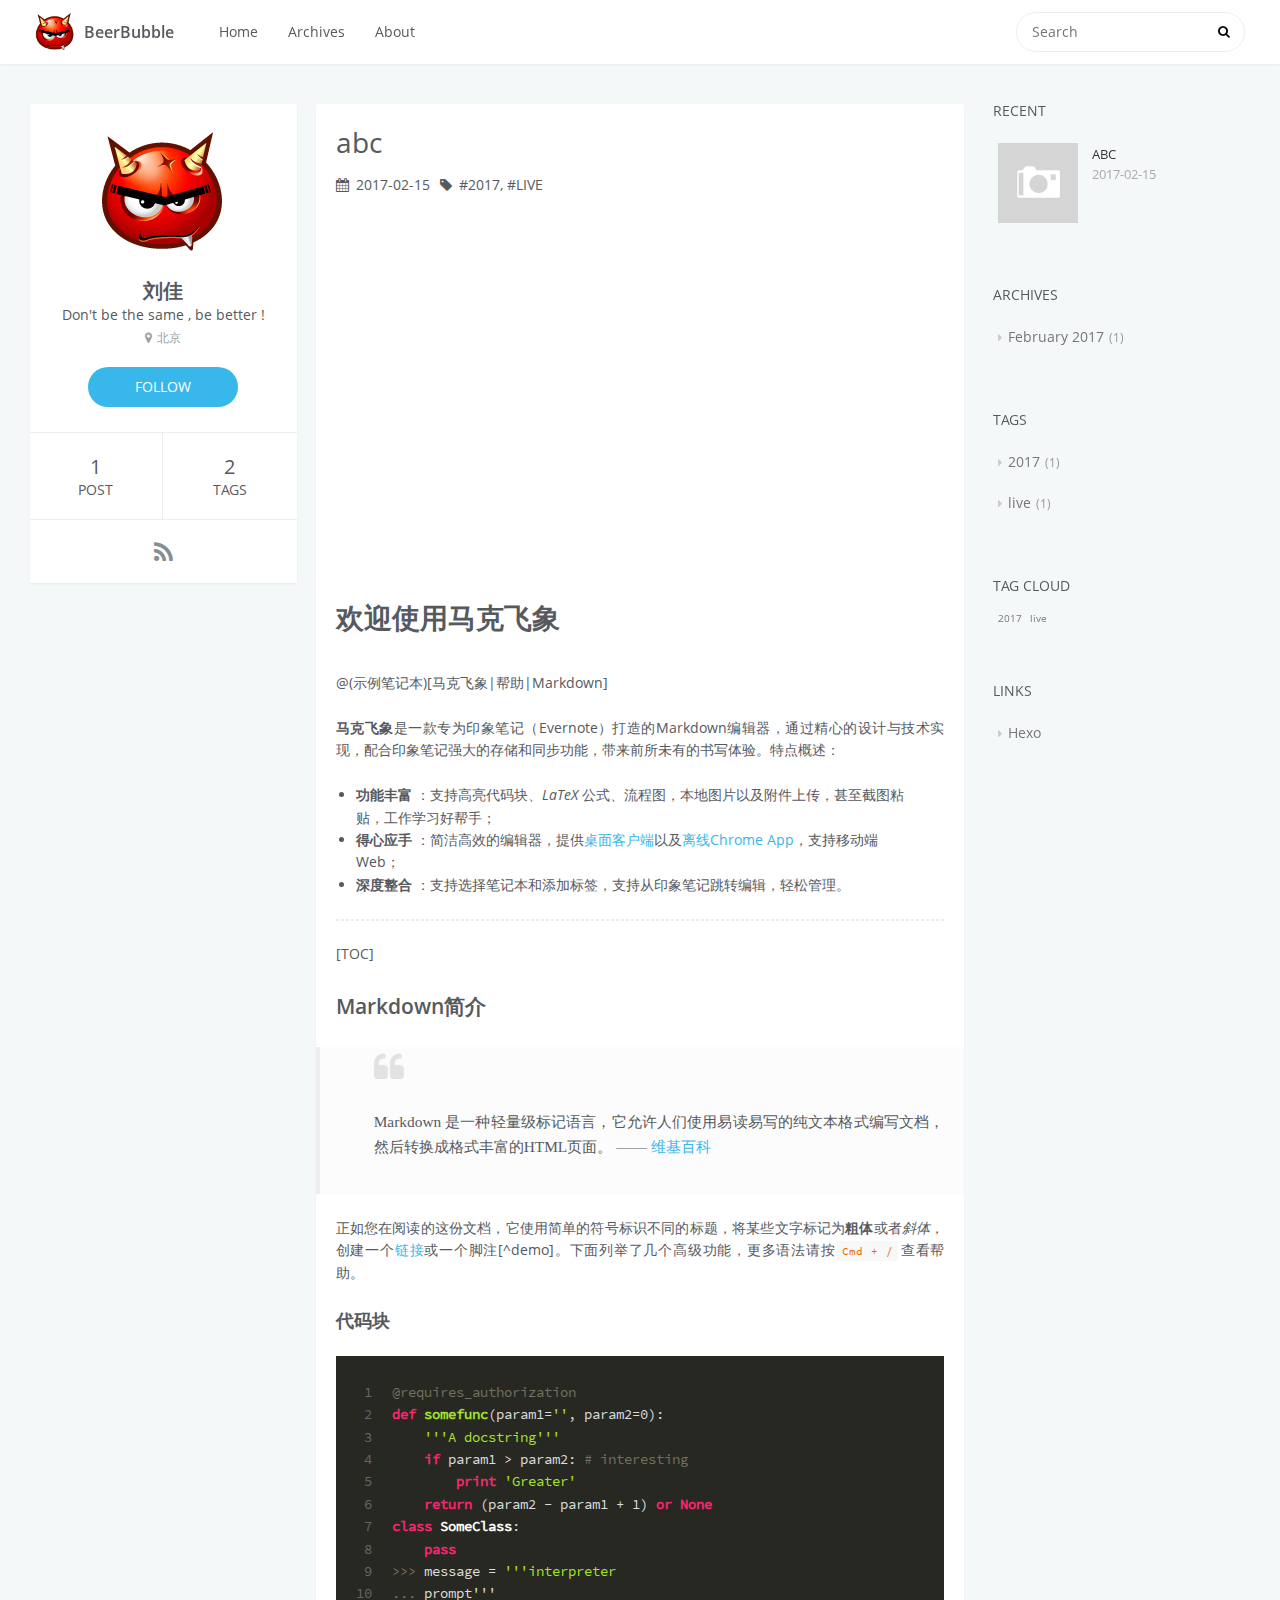
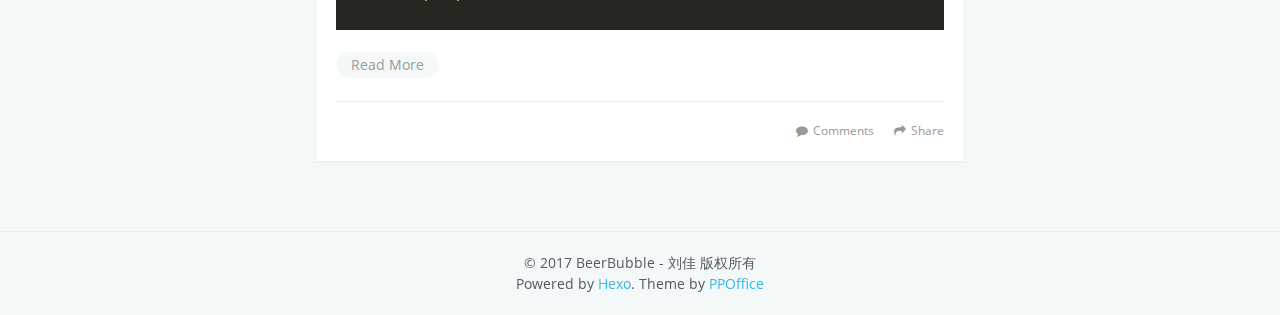
==== index.html @ 0b66bd26 "Site updated: 2017-02-16 13:41:03" ====
<!DOCTYPE html>
<html>
<head>
    <meta charset="utf-8">
    
    <title>BeerBubble</title>
    <meta name="viewport" content="width=device-width, initial-scale=1, maximum-scale=1" />
    <meta property="og:type" content="website">
<meta property="og:title" content="BeerBubble">
<meta property="og:url" content="http://blog.beerbubble.com/index.html">
<meta property="og:site_name" content="BeerBubble">
<meta name="twitter:card" content="summary">
<meta name="twitter:title" content="BeerBubble">
    

    
        <link rel="alternate" href="/atom.xml" title="BeerBubble" type="application/atom+xml" />
    

    

    <link rel="stylesheet" href="/libs/font-awesome/css/font-awesome.min.css">
    <link rel="stylesheet" href="/libs/open-sans/styles.css">
    <link rel="stylesheet" href="/libs/source-code-pro/styles.css">

    <link rel="stylesheet" href="/css/style.css">

    <script src="/libs/jquery/2.1.3/jquery.min.js"></script>
    
    
        <link rel="stylesheet" href="/libs/lightgallery/css/lightgallery.min.css">
    
    
        <link rel="stylesheet" href="/libs/justified-gallery/justifiedGallery.min.css">
    
    
    
    


</head>

<body>
    <div id="container">
        <header id="header">
    <div id="header-main" class="header-inner">
        <div class="outer">
            <a href="/" id="logo">
                <i class="logo"></i>
                <span class="site-title">BeerBubble</span>
            </a>
            <nav id="main-nav">
                
                    <a class="main-nav-link" href="/.">Home</a>
                
                    <a class="main-nav-link" href="/archives">Archives</a>
                
                    <a class="main-nav-link" href="/about">About</a>
                
            </nav>
            
                
                <nav id="sub-nav">
                    <div class="profile" id="profile-nav">
                        <a id="profile-anchor" href="javascript:;">
                            <img class="avatar" src="/css/images/hell-boy-icon.png" />
                            <i class="fa fa-caret-down"></i>
                        </a>
                    </div>
                </nav>
            
            <div id="search-form-wrap">

    <form class="search-form">
        <input type="text" class="ins-search-input search-form-input" placeholder="Search" />
        <button type="submit" class="search-form-submit"></button>
    </form>
    <div class="ins-search">
    <div class="ins-search-mask"></div>
    <div class="ins-search-container">
        <div class="ins-input-wrapper">
            <input type="text" class="ins-search-input" placeholder="Type something..." />
            <span class="ins-close ins-selectable"><i class="fa fa-times-circle"></i></span>
        </div>
        <div class="ins-section-wrapper">
            <div class="ins-section-container"></div>
        </div>
    </div>
</div>
<script>
(function (window) {
    var INSIGHT_CONFIG = {
        TRANSLATION: {
            POSTS: 'Posts',
            PAGES: 'Pages',
            CATEGORIES: 'Categories',
            TAGS: 'Tags',
            UNTITLED: '(Untitled)',
        },
        ROOT_URL: '/',
        CONTENT_URL: '/content.json',
    };
    window.INSIGHT_CONFIG = INSIGHT_CONFIG;
})(window);
</script>
<script src="/js/insight.js"></script>

</div>
        </div>
    </div>
    <div id="main-nav-mobile" class="header-sub header-inner">
        <table class="menu outer">
            <tr>
                
                    <td><a class="main-nav-link" href="/.">Home</a></td>
                
                    <td><a class="main-nav-link" href="/archives">Archives</a></td>
                
                    <td><a class="main-nav-link" href="/about">About</a></td>
                
                <td>
                    
    <div class="search-form">
        <input type="text" class="ins-search-input search-form-input" placeholder="Search" />
    </div>

                </td>
            </tr>
        </table>
    </div>
</header>

        <div class="outer">
            
                

<aside id="profile">
    <div class="inner profile-inner">
        <div class="base-info profile-block">
            <img id="avatar" src="/css/images/hell-boy-icon.png" />
            <h2 id="name">刘佳</h2>
            <h3 id="title">Don&#39;t be the same , be better !</h3>
            <span id="location"><i class="fa fa-map-marker"></i>北京</span>
            <a id="follow" target="_blank" href="https://github.com/beerbubble/">FOLLOW</a>
        </div>
        <div class="article-info profile-block">
            <div class="article-info-block">
                1
                <span>post</span>
            </div>
            <div class="article-info-block">
                2
                <span>tags</span>
            </div>
        </div>
        
        <div class="profile-block social-links">
            <table>
                <tr>
                    
                    
                    <td>
                        <a href="/atom.xml" target="_blank" title="rss" class=tooltip>
                            <i class="fa fa-rss"></i>
                        </a>
                    </td>
                    
                </tr>
            </table>
        </div>
        
    </div>
</aside>

            
            <section id="main">
    <article id="post-abc" class="article article-type-post" itemscope itemprop="blogPost">
    <div class="article-inner">
        
        
            <header class="article-header">
                
    
        <h1 itemprop="name">
            <a class="article-title" href="/2017/02/15/abc/">abc</a>
        </h1>
    

                
                    <div class="article-meta">
                        
    <div class="article-date">
        <i class="fa fa-calendar"></i>
        <a href="/2017/02/15/abc/">
            <time datetime="2017-02-15T13:06:08.000Z" itemprop="datePublished">2017-02-15</time>
        </a>
    </div>


                        
                        
    <div class="article-tag">
        <i class="fa fa-tag"></i>
        <a class="tag-link" href="/tags/2017/">2017</a>, <a class="tag-link" href="/tags/live/">live</a>
    </div>

                    </div>
                
            </header>
        
        
        <div class="article-entry" itemprop="articleBody">
        
            <p><p><img src="https://github.com/beerbubble/beerbubble.github.io/blob/master/image/2017/baymax-wallpaper.jpg?raw=true" alt=""></p>
<iframe width="560" height="315" src="https://www.youtube.com/embed/JDF4rCQp-Iw" frameborder="0" allowfullscreen></iframe>

<h1 id="欢迎使用马克飞象"><a href="#欢迎使用马克飞象" class="headerlink" title="欢迎使用马克飞象"></a>欢迎使用马克飞象</h1><p>@(示例笔记本)[马克飞象|帮助|Markdown]</p>
<p><strong>马克飞象</strong>是一款专为印象笔记（Evernote）打造的Markdown编辑器，通过精心的设计与技术实现，配合印象笔记强大的存储和同步功能，带来前所未有的书写体验。特点概述：</p>
<ul>
<li><strong>功能丰富</strong> ：支持高亮代码块、<em>LaTeX</em> 公式、流程图，本地图片以及附件上传，甚至截图粘贴，工作学习好帮手；</li>
<li><strong>得心应手</strong> ：简洁高效的编辑器，提供<a href="http://maxiang.info/client_zh">桌面客户端</a>以及<a href="https://chrome.google.com/webstore/detail/kidnkfckhbdkfgbicccmdggmpgogehop">离线Chrome App</a>，支持移动端 Web；</li>
<li><strong>深度整合</strong> ：支持选择笔记本和添加标签，支持从印象笔记跳转编辑，轻松管理。</li>
</ul>
<hr>
<p>[TOC]</p>
<h2 id="Markdown简介"><a href="#Markdown简介" class="headerlink" title="Markdown简介"></a>Markdown简介</h2><blockquote>
<p>Markdown 是一种轻量级标记语言，它允许人们使用易读易写的纯文本格式编写文档，然后转换成格式丰富的HTML页面。    —— <a href="https://zh.wikipedia.org/wiki/Markdown">维基百科</a></p>
</blockquote>
<p>正如您在阅读的这份文档，它使用简单的符号标识不同的标题，将某些文字标记为<strong>粗体</strong>或者<em>斜体</em>，创建一个<a href="http://www.example.com">链接</a>或一个脚注[^demo]。下面列举了几个高级功能，更多语法请按<code>Cmd + /</code>查看帮助。 </p>
<h3 id="代码块"><a href="#代码块" class="headerlink" title="代码块"></a>代码块</h3><figure class="highlight python"><table><tr><td class="gutter"><pre><div class="line">1</div><div class="line">2</div><div class="line">3</div><div class="line">4</div><div class="line">5</div><div class="line">6</div><div class="line">7</div><div class="line">8</div><div class="line">9</div><div class="line">10</div></pre></td><td class="code"><pre><div class="line"><span class="meta">@requires_authorization</span></div><div class="line"><span class="function"><span class="keyword">def</span> <span class="title">somefunc</span><span class="params">(param1=<span class="string">''</span>, param2=<span class="number">0</span>)</span>:</span></div><div class="line">    <span class="string">'''A docstring'''</span></div><div class="line">    <span class="keyword">if</span> param1 &gt; param2: <span class="comment"># interesting</span></div><div class="line">        <span class="keyword">print</span> <span class="string">'Greater'</span></div><div class="line">    <span class="keyword">return</span> (param2 - param1 + <span class="number">1</span>) <span class="keyword">or</span> <span class="keyword">None</span></div><div class="line"><span class="class"><span class="keyword">class</span> <span class="title">SomeClass</span>:</span></div><div class="line">    <span class="keyword">pass</span></div><div class="line"><span class="meta">&gt;&gt;&gt; </span>message = <span class="string">'''interpreter</div><div class="line"><span class="meta">... </span>prompt'''</span></div></pre></td></tr></table></figure></p>
            <p class="article-more-link">
                <a href="/2017/02/15/abc/#more">Read More</a>
            </p>
        
        </div>
        <footer class="article-footer">
            <div class="share-container">



</div>

    <a data-url="http://blog.beerbubble.com/2017/02/15/abc/" data-id="ciz7y1tvb0000x6vb1s6o2exa" class="article-share-link"><i class="fa fa-share"></i>Share</a>
<script>
    (function ($) {
        // Prevent duplicate binding
        if (typeof(__SHARE_BUTTON_BINDED__) === 'undefined' || !__SHARE_BUTTON_BINDED__) {
            __SHARE_BUTTON_BINDED__ = true;
        } else {
            return;
        }
        $('body').on('click', function() {
            $('.article-share-box.on').removeClass('on');
        }).on('click', '.article-share-link', function(e) {
            e.stopPropagation();

            var $this = $(this),
                url = $this.attr('data-url'),
                encodedUrl = encodeURIComponent(url),
                id = 'article-share-box-' + $this.attr('data-id'),
                offset = $this.offset(),
                box;

            if ($('#' + id).length) {
                box = $('#' + id);

                if (box.hasClass('on')){
                    box.removeClass('on');
                    return;
                }
            } else {
                var html = [
                    '<div id="' + id + '" class="article-share-box">',
                        '<input class="article-share-input" value="' + url + '">',
                        '<div class="article-share-links">',
                            '<a href="https://twitter.com/intent/tweet?url=' + encodedUrl + '" class="fa fa-twitter article-share-twitter" target="_blank" title="Twitter"></a>',
                            '<a href="https://www.facebook.com/sharer.php?u=' + encodedUrl + '" class="fa fa-facebook article-share-facebook" target="_blank" title="Facebook"></a>',
                            '<a href="http://pinterest.com/pin/create/button/?url=' + encodedUrl + '" class="fa fa-pinterest article-share-pinterest" target="_blank" title="Pinterest"></a>',
                            '<a href="https://plus.google.com/share?url=' + encodedUrl + '" class="fa fa-google article-share-google" target="_blank" title="Google+"></a>',
                        '</div>',
                    '</div>'
                ].join('');

              box = $(html);

              $('body').append(box);
            }

            $('.article-share-box.on').hide();

            box.css({
                top: offset.top + 25,
                left: offset.left
            }).addClass('on');

        }).on('click', '.article-share-box', function (e) {
            e.stopPropagation();
        }).on('click', '.article-share-box-input', function () {
            $(this).select();
        }).on('click', '.article-share-box-link', function (e) {
            e.preventDefault();
            e.stopPropagation();

            window.open(this.href, 'article-share-box-window-' + Date.now(), 'width=500,height=450');
        });
    })(jQuery);
</script>

            
    
        <a href="http://blog.beerbubble.com/2017/02/15/abc/#comments" class="article-comment-link ds-thread-count" data-thread-key="http://blog.beerbubble.com/2017/02/15/abc/">Comments</a>
    

        </footer>
    </div>
    
</article>


</section>
            
                <aside id="sidebar">
   
        
    <div class="widget-wrap">
        <h3 class="widget-title">recent</h3>
        <div class="widget">
            <ul id="recent-post" class="">
                
                    <li>
                        
                        <div class="item-thumbnail">
                            <a href="/2017/02/15/abc/" class="thumbnail">
    
    
        <span class="thumbnail-image thumbnail-none"></span>
    
</a>

                        </div>
                        
                        <div class="item-inner">
                            <p class="item-category"></p>
                            <p class="item-title"><a href="/2017/02/15/abc/" class="title">abc</a></p>
                            <p class="item-date"><time datetime="2017-02-15T13:06:08.000Z" itemprop="datePublished">2017-02-15</time></p>
                        </div>
                    </li>
                
            </ul>
        </div>
    </div>

    
        
    
        
    <div class="widget-wrap">
        <h3 class="widget-title">archives</h3>
        <div class="widget">
            <ul class="archive-list"><li class="archive-list-item"><a class="archive-list-link" href="/archives/2017/02/">February 2017</a><span class="archive-list-count">1</span></li></ul>
        </div>
    </div>

    
        
    <div class="widget-wrap">
        <h3 class="widget-title">tags</h3>
        <div class="widget">
            <ul class="tag-list"><li class="tag-list-item"><a class="tag-list-link" href="/tags/2017/">2017</a><span class="tag-list-count">1</span></li><li class="tag-list-item"><a class="tag-list-link" href="/tags/live/">live</a><span class="tag-list-count">1</span></li></ul>
        </div>
    </div>

    
        
    <div class="widget-wrap">
        <h3 class="widget-title">tag cloud</h3>
        <div class="widget tagcloud">
            <a href="/tags/2017/" style="font-size: 10px;">2017</a> <a href="/tags/live/" style="font-size: 10px;">live</a>
        </div>
    </div>

    
        
    <div class="widget-wrap widget-list">
        <h3 class="widget-title">links</h3>
        <div class="widget">
            <ul>
                
                    <li>
                        <a href="http://hexo.io">Hexo</a>
                    </li>
                
            </ul>
        </div>
    </div>


    
    <div id="toTop" class="fa fa-angle-up"></div>
</aside>
            
        </div>
        <footer id="footer">
    <div class="outer">
        <div id="footer-info" class="inner">
            &copy; 2017 BeerBubble - 刘佳 版权所有<br>
            Powered by <a href="http://hexo.io/" target="_blank">Hexo</a>. Theme by <a href="http://github.com/ppoffice">PPOffice</a>
        </div>
    </div>
</footer>
        
    
    <script type="text/javascript">
    var duoshuoQuery = {short_name:'beerbubble'};
    (function() {
    var ds = document.createElement('script');
    ds.type = 'text/javascript';ds.async = true;
    ds.src = (document.location.protocol == 'https:' ? 'https:' : 'http:') + '//static.duoshuo.com/embed.js';
    ds.charset = 'UTF-8';
    (document.getElementsByTagName('head')[0]
    || document.getElementsByTagName('body')[0]).appendChild(ds);
    })();
    </script>



    
        <script src="/libs/lightgallery/js/lightgallery.min.js"></script>
        <script src="/libs/lightgallery/js/lg-thumbnail.min.js"></script>
        <script src="/libs/lightgallery/js/lg-pager.min.js"></script>
        <script src="/libs/lightgallery/js/lg-autoplay.min.js"></script>
        <script src="/libs/lightgallery/js/lg-fullscreen.min.js"></script>
        <script src="/libs/lightgallery/js/lg-zoom.min.js"></script>
        <script src="/libs/lightgallery/js/lg-hash.min.js"></script>
        <script src="/libs/lightgallery/js/lg-share.min.js"></script>
        <script src="/libs/lightgallery/js/lg-video.min.js"></script>
    
    
        <script src="/libs/justified-gallery/jquery.justifiedGallery.min.js"></script>
    



<!-- Custom Scripts -->
<script src="/js/main.js"></script>

    </div>
</body>
</html>
---- libs/open-sans/styles.css ----
/* cyrillic-ext */
@font-face {
    font-family: 'Open Sans';
    font-style: normal;
    font-weight: 400;
    src: local('Open Sans'), local('OpenSans'), url(fonts/K88pR3goAWT7BTt32Z01mxJtnKITppOI_IvcXXDNrsc.woff2) format('woff2');
    unicode-range: U+0460-052F, U+20B4, U+2DE0-2DFF, U+A640-A69F;
}
/* cyrillic */
@font-face {
    font-family: 'Open Sans';
    font-style: normal;
    font-weight: 400;
    src: local('Open Sans'), local('OpenSans'), url(fonts/RjgO7rYTmqiVp7vzi-Q5URJtnKITppOI_IvcXXDNrsc.woff2) format('woff2');
    unicode-range: U+0400-045F, U+0490-0491, U+04B0-04B1, U+2116;
}
/* greek-ext */
@font-face {
    font-family: 'Open Sans';
    font-style: normal;
    font-weight: 400;
    src: local('Open Sans'), local('OpenSans'), url(fonts/LWCjsQkB6EMdfHrEVqA1KRJtnKITppOI_IvcXXDNrsc.woff2) format('woff2');
    unicode-range: U+1F00-1FFF;
}
/* greek */
@font-face {
    font-family: 'Open Sans';
    font-style: normal;
    font-weight: 400;
    src: local('Open Sans'), local('OpenSans'), url(fonts/xozscpT2726on7jbcb_pAhJtnKITppOI_IvcXXDNrsc.woff2) format('woff2');
    unicode-range: U+0370-03FF;
}
/* vietnamese */
@font-face {
    font-family: 'Open Sans';
    font-style: normal;
    font-weight: 400;
    src: local('Open Sans'), local('OpenSans'), url(fonts/59ZRklaO5bWGqF5A9baEERJtnKITppOI_IvcXXDNrsc.woff2) format('woff2');
    unicode-range: U+0102-0103, U+1EA0-1EF1, U+20AB;
}
/* latin-ext */
@font-face {
    font-family: 'Open Sans';
    font-style: normal;
    font-weight: 400;
    src: local('Open Sans'), local('OpenSans'), url(fonts/u-WUoqrET9fUeobQW7jkRRJtnKITppOI_IvcXXDNrsc.woff2) format('woff2');
    unicode-range: U+0100-024F, U+1E00-1EFF, U+20A0-20AB, U+20AD-20CF, U+2C60-2C7F, U+A720-A7FF;
}
/* latin */
@font-face {
    font-family: 'Open Sans';
    font-style: normal;
    font-weight: 400;
    src: local('Open Sans'), local('OpenSans'), url(fonts/cJZKeOuBrn4kERxqtaUH3VtXRa8TVwTICgirnJhmVJw.woff2) format('woff2');
    unicode-range: U+0000-00FF, U+0131, U+0152-0153, U+02C6, U+02DA, U+02DC, U+2000-206F, U+2074, U+20AC, U+2212, U+2215, U+E0FF, U+EFFD, U+F000;
}
/* cyrillic-ext */
@font-face {
    font-family: 'Open Sans';
    font-style: normal;
    font-weight: 600;
    src: local('Open Sans Semibold'), local('OpenSans-Semibold'), url(fonts/MTP_ySUJH_bn48VBG8sNSq-j2U0lmluP9RWlSytm3ho.woff2) format('woff2');
    unicode-range: U+0460-052F, U+20B4, U+2DE0-2DFF, U+A640-A69F;
}
/* cyrillic */
@font-face {
    font-family: 'Open Sans';
    font-style: normal;
    font-weight: 600;
    src: local('Open Sans Semibold'), local('OpenSans-Semibold'), url(fonts/MTP_ySUJH_bn48VBG8sNSpX5f-9o1vgP2EXwfjgl7AY.woff2) format('woff2');
    unicode-range: U+0400-045F, U+0490-0491, U+04B0-04B1, U+2116;
}
/* greek-ext */
@font-face {
    font-family: 'Open Sans';
    font-style: normal;
    font-weight: 600;
    src: local('Open Sans Semibold'), local('OpenSans-Semibold'), url(fonts/MTP_ySUJH_bn48VBG8sNShWV49_lSm1NYrwo-zkhivY.woff2) format('woff2');
    unicode-range: U+1F00-1FFF;
}
/* greek */
@font-face {
    font-family: 'Open Sans';
    font-style: normal;
    font-weight: 600;
    src: local('Open Sans Semibold'), local('OpenSans-Semibold'), url(fonts/MTP_ySUJH_bn48VBG8sNSqaRobkAwv3vxw3jMhVENGA.woff2) format('woff2');
    unicode-range: U+0370-03FF;
}
/* vietnamese */
@font-face {
    font-family: 'Open Sans';
    font-style: normal;
    font-weight: 600;
    src: local('Open Sans Semibold'), local('OpenSans-Semibold'), url(fonts/MTP_ySUJH_bn48VBG8sNSv8zf_FOSsgRmwsS7Aa9k2w.woff2) format('woff2');
    unicode-range: U+0102-0103, U+1EA0-1EF1, U+20AB;
}
/* latin-ext */
@font-face {
    font-family: 'Open Sans';
    font-style: normal;
    font-weight: 600;
    src: local('Open Sans Semibold'), local('OpenSans-Semibold'), url(fonts/MTP_ySUJH_bn48VBG8sNSj0LW-43aMEzIO6XUTLjad8.woff2) format('woff2');
    unicode-range: U+0100-024F, U+1E00-1EFF, U+20A0-20AB, U+20AD-20CF, U+2C60-2C7F, U+A720-A7FF;
}
/* latin */
@font-face {
    font-family: 'Open Sans';
    font-style: normal;
    font-weight: 600;
    src: local('Open Sans Semibold'), local('OpenSans-Semibold'), url(fonts/MTP_ySUJH_bn48VBG8sNSugdm0LZdjqr5-oayXSOefg.woff2) format('woff2');
    unicode-range: U+0000-00FF, U+0131, U+0152-0153, U+02C6, U+02DA, U+02DC, U+2000-206F, U+2074, U+20AC, U+2212, U+2215, U+E0FF, U+EFFD, U+F000;
}
/* cyrillic-ext */
@font-face {
    font-family: 'Open Sans';
    font-style: italic;
    font-weight: 400;
    src: local('Open Sans Italic'), local('OpenSans-Italic'), url(fonts/xjAJXh38I15wypJXxuGMBjTOQ_MqJVwkKsUn0wKzc2I.woff2) format('woff2');
    unicode-range: U+0460-052F, U+20B4, U+2DE0-2DFF, U+A640-A69F;
}
/* cyrillic */
@font-face {
    font-family: 'Open Sans';
    font-style: italic;
    font-weight: 400;
    src: local('Open Sans Italic'), local('OpenSans-Italic'), url(fonts/xjAJXh38I15wypJXxuGMBjUj_cnvWIuuBMVgbX098Mw.woff2) format('woff2');
    unicode-range: U+0400-045F, U+0490-0491, U+04B0-04B1, U+2116;
}
/* greek-ext */
@font-face {
    font-family: 'Open Sans';
    font-style: italic;
    font-weight: 400;
    src: local('Open Sans Italic'), local('OpenSans-Italic'), url(fonts/xjAJXh38I15wypJXxuGMBkbcKLIaa1LC45dFaAfauRA.woff2) format('woff2');
    unicode-range: U+1F00-1FFF;
}
/* greek */
@font-face {
    font-family: 'Open Sans';
    font-style: italic;
    font-weight: 400;
    src: local('Open Sans Italic'), local('OpenSans-Italic'), url(fonts/xjAJXh38I15wypJXxuGMBmo_sUJ8uO4YLWRInS22T3Y.woff2) format('woff2');
    unicode-range: U+0370-03FF;
}
/* vietnamese */
@font-face {
    font-family: 'Open Sans';
    font-style: italic;
    font-weight: 400;
    src: local('Open Sans Italic'), local('OpenSans-Italic'), url(fonts/xjAJXh38I15wypJXxuGMBr6up8jxqWt8HVA3mDhkV_0.woff2) format('woff2');
    unicode-range: U+0102-0103, U+1EA0-1EF1, U+20AB;
}
/* latin-ext */
@font-face {
    font-family: 'Open Sans';
    font-style: italic;
    font-weight: 400;
    src: local('Open Sans Italic'), local('OpenSans-Italic'), url(fonts/xjAJXh38I15wypJXxuGMBiYE0-AqJ3nfInTTiDXDjU4.woff2) format('woff2');
    unicode-range: U+0100-024F, U+1E00-1EFF, U+20A0-20AB, U+20AD-20CF, U+2C60-2C7F, U+A720-A7FF;
}
/* latin */
@font-face {
    font-family: 'Open Sans';
    font-style: italic;
    font-weight: 400;
    src: local('Open Sans Italic'), local('OpenSans-Italic'), url(fonts/xjAJXh38I15wypJXxuGMBo4P5ICox8Kq3LLUNMylGO4.woff2) format('woff2');
    unicode-range: U+0000-00FF, U+0131, U+0152-0153, U+02C6, U+02DA, U+02DC, U+2000-206F, U+2074, U+20AC, U+2212, U+2215, U+E0FF, U+EFFD, U+F000;
}
---- libs/source-code-pro/styles.css ----
/* latin-ext */
@font-face {
  font-family: 'Source Code Pro';
  font-style: normal;
  font-weight: 400;
  src: local('Source Code Pro'), local('SourceCodePro-Regular'), url(fonts/mrl8jkM18OlOQN8JLgasDy2Q8seG17bfDXYR_jUsrzg.woff2) format('woff2');
  unicode-range: U+0100-024F, U+1E00-1EFF, U+20A0-20AB, U+20AD-20CF, U+2C60-2C7F, U+A720-A7FF;
}
/* latin */
@font-face {
  font-family: 'Source Code Pro';
  font-style: normal;
  font-weight: 400;
  src: local('Source Code Pro'), local('SourceCodePro-Regular'), url(fonts/mrl8jkM18OlOQN8JLgasD9V_2ngZ8dMf8fLgjYEouxg.woff2) format('woff2');
  unicode-range: U+0000-00FF, U+0131, U+0152-0153, U+02C6, U+02DA, U+02DC, U+2000-206F, U+2074, U+20AC, U+2212, U+2215, U+E0FF, U+EFFD, U+F000;
}
---- css/style.css ----
body {
  width: 100%;
}
body:before,
body:after {
  content: "";
  display: table;
}
body:after {
  clear: both;
}
html,
body,
div,
span,
applet,
object,
iframe,
h1,
h2,
h3,
h4,
h5,
h6,
p,
blockquote,
pre,
a,
abbr,
acronym,
address,
big,
cite,
code,
del,
dfn,
em,
img,
ins,
kbd,
q,
s,
samp,
small,
strike,
strong,
sub,
sup,
tt,
var,
dl,
dt,
dd,
ol,
ul,
li,
fieldset,
form,
label,
legend,
table,
caption,
tbody,
tfoot,
thead,
tr,
th,
td {
  margin: 0;
  padding: 0;
  border: 0;
  outline: 0;
  font-weight: inherit;
  font-style: inherit;
  font-family: inherit;
  font-size: 100%;
  vertical-align: baseline;
}
body {
  line-height: 1;
  color: #000;
  background: #fff;
}
ol,
ul {
  list-style: none;
}
table {
  border-collapse: separate;
  border-spacing: 0;
  vertical-align: middle;
}
caption,
th,
td {
  text-align: left;
  font-weight: normal;
  vertical-align: middle;
}
a img {
  border: none;
}
input,
button {
  margin: 0;
  padding: 0;
}
input::-moz-focus-inner,
button::-moz-focus-inner {
  border: 0;
  padding: 0;
}
html,
body,
#container {
  height: 100%;
}
body {
  color: #565a5f;
  background: #f5f8f9;
  font: 14px "open sans", "Helvetica Neue", "Microsoft Yahei", Helvetica, Arial, sans-serif;
  -webkit-text-size-adjust: 100%;
}
a {
  color: #38b7ea;
  text-decoration: none;
}
a:visited {
  color: #38b7ea;
}
code {
  margin: 0 2px;
  color: #e96900;
  padding: 3px 5px;
  font-size: 0.8em;
  border-radius: 2px;
  font-family: "Source Code Pro", Consolas, Monaco, Menlo, Consolas, monospace;
  background-color: #f8f8f8;
}
.outer {
  max-width: 1320px;
  margin: 0 auto;
  padding: 0 20px;
}
.outer:before,
.outer:after {
  content: "";
  display: table;
}
.outer:after {
  clear: both;
}
@media screen and (max-width: 559px) {
  .outer {
    padding: 0;
  }
}
.left,
.alignleft {
  float: left;
}
.right,
.alignright {
  float: right;
}
.clear {
  clear: both;
}
.logo {
  width: 40px;
  height: 40px;
  background-repeat: no-repeat;
  background-image: url("images/hell-boy-icon.png");
  -webkit-background-size: 40px 40px;
  -moz-background-size: 40px 40px;
  background-size: 40px 40px;
}
#container {
  position: relative;
}
#container > .outer {
  margin-bottom: 30px;
}
@media screen and (min-width: 1200px) {
  #main {
    display: inline;
    float: left;
    width: 52.307692307692314%;
    margin: 0 0.769230769230769%;
  }
}
@media screen and (min-width: 800px) and (max-width: 1199px) {
  #main {
    display: inline;
    float: left;
    width: 67.6923076923077%;
    margin: 0 0.769230769230769%;
  }
}
@media screen and (min-width: 560px) and (max-width: 799px) {
  #main {
    width: 100%;
  }
}
@media screen and (max-width: 559px) {
  #main {
    width: 100%;
  }
}
.archive-article-header a,
.layout-wrap-inner.tag-cloud a,
.timeline-row .content h1 a,
.archive-article-header a:visited,
.layout-wrap-inner.tag-cloud a:visited,
.timeline-row .content h1 a:visited {
  color: #565a5f;
  -webkit-transition: 0.2s ease;
  -moz-transition: 0.2s ease;
  -ms-transition: 0.2s ease;
  transition: 0.2s ease;
}
.archive-article-header a:hover,
.layout-wrap-inner.tag-cloud a:hover,
.timeline-row .content h1 a:hover,
.archive-article-header a:visited:hover,
.layout-wrap-inner.tag-cloud a:visited:hover,
.timeline-row .content h1 a:visited:hover {
  color: #38b7ea;
}
.article-meta,
.archive-year,
.widget-title {
  line-height: 1em;
  text-decoration: none;
  text-transform: uppercase;
}
#header,
#profile .inner,
.article-inner,
#comments,
.archive-article,
.timeline-row .content,
#toTop {
  background: #fff;
  -webkit-box-shadow: 0 1px 2px rgba(0,0,0,0.05);
  box-shadow: 0 1px 2px rgba(0,0,0,0.05);
}
.article-entry h1,
.widget h1 {
  font-size: 2em;
}
.article-entry h2,
.widget h2 {
  font-size: 1.5em;
}
.article-entry h3,
.widget h3 {
  font-size: 1.3em;
}
.article-entry h4,
.widget h4 {
  font-size: 1.2em;
}
.article-entry h5,
.widget h5 {
  font-size: 1em;
}
.article-entry h6,
.widget h6 {
  font-size: 1em;
  color: #999;
}
.article-entry hr,
.widget hr {
  border: 1px dashed #eceff2;
}
.article-entry strong,
.widget strong {
  font-weight: bold;
}
.article-entry em,
.widget em,
.article-entry cite,
.widget cite {
  font-style: italic;
}
.article-entry sup,
.widget sup,
.article-entry sub,
.widget sub {
  font-size: 0.75em;
  line-height: 0;
  position: relative;
  vertical-align: baseline;
}
.article-entry sup,
.widget sup {
  top: -0.5em;
}
.article-entry sub,
.widget sub {
  bottom: -0.2em;
}
.article-entry small,
.widget small {
  font-size: 0.85em;
}
.article-entry acronym,
.widget acronym,
.article-entry abbr,
.widget abbr {
  border-bottom: 1px dotted;
}
.article-entry ul,
.widget ul,
.article-entry ol,
.widget ol,
.article-entry dl,
.widget dl {
  margin: 0 20px;
  line-height: 1.6em;
}
.article-entry ul ul,
.widget ul ul,
.article-entry ol ul,
.widget ol ul,
.article-entry ul ol,
.widget ul ol,
.article-entry ol ol,
.widget ol ol {
  margin-top: 0;
  margin-bottom: 0;
}
.article-entry ul,
.widget ul {
  list-style: disc;
}
.article-entry ol,
.widget ol {
  list-style: decimal;
}
.article-entry dt,
.widget dt {
  font-weight: bold;
}
#header {
  background: #fff;
  position: relative;
}
#header a,
#header a:visited {
  white-space: nowrap;
  -webkit-transition: 0.2s ease;
  -moz-transition: 0.2s ease;
  -ms-transition: 0.2s ease;
  transition: 0.2s ease;
  color: #565a5f;
}
#header a:hover {
  color: #38b7ea;
}
.header-inner #logo,
#main-nav,
#sub-nav,
#search-form-wrap {
  height: 40px;
  line-height: 40px;
  padding: 12px 15px;
}
.header-inner #logo,
#main-nav {
  float: left;
}
#sub-nav,
#search-form-wrap {
  float: right;
}
.header-inner {
  height: 100%;
  position: relative;
}
.header-inner #logo {
  display: inline-block;
}
.header-inner #logo .logo {
  margin-right: 5px;
  display: inline-block;
}
.header-inner #logo .site-title {
  font-size: 16px;
  display: inline-block;
  vertical-align: top;
  font-weight: 600;
}
#header-title {
  text-align: center;
  height: 40px;
  position: absolute;
  top: 50%;
  left: 0;
  margin-top: -20px;
}
.header-sub {
  border-top: 1px solid #eceff2;
}
.header-sub ul {
  margin: 0 15px;
}
.header-sub ul:before,
.header-sub ul:after {
  content: "";
  display: table;
}
.header-sub ul:after {
  clear: both;
}
.header-sub ul li {
  float: left;
  margin: 0 10px;
}
.header-sub ul li a {
  display: inline-block;
  line-height: 48px;
}
.header-sub .main-nav-link {
  display: inline-block;
  line-height: 48px;
}
@media screen and (min-width: 560px) and (max-width: 799px) {
  #header-sub {
    display: none;
  }
}
@media screen and (max-width: 559px) {
  #header-sub {
    display: none;
  }
}
@media screen and (min-width: 560px) and (max-width: 799px) {
  #main-nav {
    display: none;
  }
}
@media screen and (max-width: 559px) {
  #main-nav {
    display: none;
  }
}
@media screen and (min-width: 800px) and (max-width: 1199px) {
  #main-nav-mobile {
    display: none;
  }
}
@media screen and (min-width: 1200px) {
  #main-nav-mobile {
    display: none;
  }
}
.nav-icon,
.main-nav-link {
  float: left;
  display: block;
  padding: 0 15px;
}
.nav-icon {
  text-align: center;
  font-size: 14px;
  width: 14px;
  height: 14px;
  position: relative;
  cursor: pointer;
  height: 40px !important;
  line-height: 40px !important;
}
.main-nav-link {
  font-weight: 300;
}
@media screen and (min-width: 1200px) {
  #sub-nav {
    display: none;
  }
}
#sub-nav #profile-nav #profile-anchor {
  display: block;
  height: 40px;
  line-height: 40px;
}
#sub-nav #profile-nav #profile-anchor:before,
#sub-nav #profile-nav #profile-anchor:after {
  content: "";
  display: table;
}
#sub-nav #profile-nav #profile-anchor:after {
  clear: both;
}
#sub-nav #profile-nav .avatar,
#sub-nav #profile-nav .fa {
  float: left;
}
#sub-nav #profile-nav .avatar {
  width: 40px;
  height: 40px;
  margin-right: 8px;
}
#sub-nav #profile-nav .fa {
  line-height: 40px;
}
@media screen and (max-width: 559px) {
  #search-form-wrap {
    display: none;
  }
}
#search-form-wrap .search-form {
  position: relative;
}
#search-form-wrap .search-form .search-form-input {
  width: 100%;
  padding: 0 30px 0 15px;
  line-height: 40px;
  height: 40px !important;
  border-radius: 21px;
}
#search-form-wrap .search-form .search-form-input::-webkit-search-results-decoration,
#search-form-wrap .search-form .search-form-input::-webkit-search-cancel-button {
  -webkit-appearance: none;
}
#search-form-wrap .search-form .search-form-submit {
  top: 50%;
  right: 15px;
  border: none;
  cursor: pointer;
  margin-top: -7px;
  background: none;
  position: absolute;
  font: 13px font-icon;
  font-family: 'FontAwesome';
}
#search-form-wrap .search-form .search-form-submit:before {
  content: '\f002';
}
#search-form-wrap .search-form .search-form-submit:hover,
#search-form-wrap .search-form .search-form-submit:focus {
  color: #777;
}
.search-form-input,
.search-form-input.ins-search-input,
.search-form-input.st-ui-search-input,
.search-form-input.st-default-search-input {
  -webkit-appearance: textarea;
  -webkit-appearance: textarea;
  -moz-appearance: textarea;
  appearance: textarea;
  padding: 0;
  width: 200px;
  -webkit-box-shadow: none;
  box-shadow: none;
  color: #565a5f;
  -webkit-transition: 0.2s ease;
  -moz-transition: 0.2s ease;
  -ms-transition: 0.2s ease;
  transition: 0.2s ease;
  -webkit-box-sizing: border-box;
  -moz-box-sizing: border-box;
  box-sizing: border-box;
  height: auto !important;
  line-height: 1.6em;
  outline: none !important;
  background: none !important;
  font: 14px "open sans", "Helvetica Neue", "Microsoft Yahei", Helvetica, Arial, sans-serif;
  border: 1px solid #eceff2 !important;
}
.search-form-input:focus,
.search-form-input.ins-search-input:focus,
.search-form-input.st-ui-search-input:focus,
.search-form-input.st-default-search-input:focus {
  border-color: #38b7ea !important;
}
.search-form-input::-webkit-search-results-decoration,
.search-form-input.ins-search-input::-webkit-search-results-decoration,
.search-form-input.st-ui-search-input::-webkit-search-results-decoration,
.search-form-input.st-default-search-input::-webkit-search-results-decoration,
.search-form-input::-webkit-search-cancel-button,
.search-form-input.ins-search-input::-webkit-search-cancel-button,
.search-form-input.st-ui-search-input::-webkit-search-cancel-button,
.search-form-input.st-default-search-input::-webkit-search-cancel-button {
  -webkit-appearance: none;
}
#main-nav-mobile {
  overflow-y: hidden;
  overflow-x: auto;
}
#main-nav-mobile .menu {
  margin: 0;
  height: 48px;
}
#main-nav-mobile .menu:before,
#main-nav-mobile .menu:after {
  content: "";
  display: table;
}
#main-nav-mobile .menu:after {
  clear: both;
}
#main-nav-mobile .menu .search-form-input {
  display: none;
  padding: 0 10px;
  margin-right: 15px;
  height: 32px;
  line-height: 32px;
  border-radius: 16px;
}
@media screen and (max-width: 559px) {
  #main-nav-mobile .menu .search-form-input {
    display: block;
  }
}
#main-nav-mobile .menu .search-form-input::-webkit-search-results-decoration,
#main-nav-mobile .menu .search-form-input::-webkit-search-cancel-button {
  -webkit-appearance: none;
}
.bio {
  text-align: center;
}
#profile .inner .bio h2 {
  font-size: 1.3em;
  font-weight: bold;
  margin-top: 15px;
}
#profile .inner .bio p {
  margin: 5px 20px 10px 20px;
  text-align: justify;
  max-width: 300px;
  line-height: 1.5em;
}
.profile-block {
  padding: 15px 20px;
  border-bottom: 1px solid #eceff2;
}
.profile-block:last-child {
  border-bottom: none;
}
#profile {
  display: inline;
  float: left;
  width: 21.53846153846154%;
  margin: 0 0.769230769230769%;
  display: none;
}
@media screen and (min-width: 1200px) {
  #profile {
    display: block;
  }
}
#profile .inner {
  margin-top: 40px;
  background: #fff;
}
#profile .inner .base-info #avatar {
  display: block;
  margin: 10px auto 20px;
  width: 128px;
  height: 128px;
}
#profile .inner .base-info #name,
#profile .inner .base-info #title,
#profile .inner .base-info #location {
  display: block;
  text-align: center;
}
#profile .inner .base-info #name {
  font-size: 20px;
  font-weight: 600;
}
#profile .inner .base-info #location {
  font-size: 12px;
  margin-top: 5px;
  color: #9a9ea3;
}
#profile .inner .base-info #location .fa {
  margin-right: 5px;
}
#profile .inner .base-info #follow {
  color: #fff;
  width: 150px;
  height: 40px;
  display: block;
  font-size: 14px;
  line-height: 40px;
  text-align: center;
  margin: 20px auto 10px;
  background: #38b7ea;
  border-radius: 20px;
  -webkit-transition: 0.2s ease;
  -moz-transition: 0.2s ease;
  -ms-transition: 0.2s ease;
  transition: 0.2s ease;
}
#profile .inner .base-info #follow:hover {
  background: #49c8fb;
}
#profile .inner .article-info {
  padding: 0px;
}
#profile .inner .article-info:before,
#profile .inner .article-info:after {
  content: "";
  display: table;
}
#profile .inner .article-info:after {
  clear: both;
}
#profile .inner .article-info .article-info-block {
  width: 50%;
  float: left;
  padding: 20px 15px;
  text-align: center;
  -webkit-box-sizing: border-box;
  -moz-box-sizing: border-box;
  box-sizing: border-box;
  font-size: 20px;
}
#profile .inner .article-info .article-info-block span {
  display: block;
  font-size: 14px;
  text-transform: uppercase;
}
#profile .inner .article-info .article-info-block:first-child {
  border-right: 1px solid #eceff2;
}
#profile .inner .social-links > table {
  width: 100%;
}
#profile .inner .social-links > table td {
  text-align: center;
  font-size: 24px;
}
#profile .inner .social-links > table td a {
  position: relative;
  -webkit-transition: 0.2s ease;
  -moz-transition: 0.2s ease;
  -ms-transition: 0.2s ease;
  transition: 0.2s ease;
  color: #898d92;
}
#profile .inner .social-links > table td a:hover {
  color: #565a5f;
}
#profile .inner .social-links > table td a.tooltip:hover:after {
  right: -50%;
  top: -41px;
  color: #fff;
  background: #333;
  font-size: 14px;
  content: attr(title);
  display: block;
  padding: 5px 15px;
  position: absolute;
  white-space: nowrap;
  border-radius: 2px;
  text-transform: uppercase;
  -webkit-box-shadow: 0 0 2px rgba(0,0,0,0.2);
  box-shadow: 0 0 2px rgba(0,0,0,0.2);
  z-index: 1;
}
#profile .inner .social-links > table td a.tooltip:hover:before {
  top: -12px;
  right: 8px;
  border: solid;
  border-color: #333 transparent;
  border-width: 5px 5px 0 5px;
  content: "";
  display: block;
  position: absolute;
  z-index: 2;
}
#profile.card {
  top: 50px;
  right: 20px;
  z-index: 999;
  display: block;
  min-width: 280px;
  position: absolute;
}
#profile.card .profile-inner {
  position: relative;
  -webkit-box-shadow: 0 2px 5px rgba(0,0,0,0.2);
  box-shadow: 0 2px 5px rgba(0,0,0,0.2);
}
#profile.card .profile-inner:before,
#profile.card .profile-inner:after {
  z-index: 1;
  content: '';
  top: -20px;
  right: 10px;
  position: absolute;
  border-width: 10px;
  border-style: solid;
  border-color: transparent transparent #fff transparent;
}
#profile.card .profile-inner:after {
  z-index: 0;
  border-color: transparent transparent #dbdee1 transparent;
}
.article {
  margin: 40px 0;
}
.article-inner {
  overflow: hidden;
}
.article-banner {
  width: 100%;
  height: auto;
}
.article-header {
  padding: 20px 20px 0;
}
.article-header .article-title {
  display: block;
  margin-bottom: 14px;
}
.article-title {
  font-size: 2em;
  color: #565a5f;
  text-decoration: none;
  line-height: 1.3em;
}
a.article-title:visited {
  color: #565a5f;
}
a.article-title:hover {
  color: #38b7ea;
}
@media screen and (max-width: 559px) {
  .article-title {
    font-size: 1.6em;
  }
}
@media screen and (min-width: 560px) and (max-width: 799px) {
  .article-title {
    font-size: 1.6em;
  }
}
.article-meta {
  line-height: 1.6em;
}
.article-meta:before,
.article-meta:after {
  content: "";
  display: table;
}
.article-meta:after {
  clear: both;
}
.article-meta > div {
  float: left;
  margin-right: 10px;
}
.article-meta > div .fa {
  margin-right: 3px;
}
.article-meta a {
  color: #565a5f;
}
.article-meta a:hover {
  color: #38b7ea;
}
.article-category .fa-angle-right {
  margin: 0 5px;
}
.article-tag .tag-link:before {
  content: "#";
}
.article-entry {
  color: #565a5f;
  padding: 0 20px;
  line-height: 1.6em;
}
.article-entry:before,
.article-entry:after {
  content: "";
  display: table;
}
.article-entry:after {
  clear: both;
}
.article-entry p {
  text-align: justify;
}
.article-entry p,
.article-entry table {
  line-height: 1.6em;
  margin: 1.6em 0;
}
.article-entry h1,
.article-entry h2,
.article-entry h3,
.article-entry h4,
.article-entry h5,
.article-entry h6 {
  font-weight: bold;
}
.article-entry h1,
.article-entry h2,
.article-entry h3,
.article-entry h4,
.article-entry h5,
.article-entry h6 {
  line-height: 1.3em;
  margin: 1.3em 0;
}
.article-entry a {
  color: #38b7ea;
  text-decoration: none;
}
.article-entry a:hover {
  text-decoration: underline;
}
.article-entry ul,
.article-entry ol,
.article-entry dl {
  margin-top: 1.6em;
  margin-bottom: 1.6em;
}
.article-entry img,
.article-entry video {
  max-width: 100%;
  height: auto;
  display: block;
  margin: auto;
}
.article-entry iframe {
  border: none;
}
.article-entry table {
  width: 100%;
  border-collapse: collapse;
  border-spacing: 0;
}
.article-entry th {
  font-weight: bold;
  border-bottom: 3px solid #eceff2;
  padding-bottom: 0.5em;
}
.article-entry td {
  border-bottom: 1px solid #eceff2;
  padding: 10px 0;
}
.article-entry blockquote {
  position: static;
  font-family: Georgia, "Times New Roman", "Microsoft Yahei", serif;
  font-size: 1.1em;
  margin: 0 -20px;
  padding: 10px 20px 10px 54px;
  background: #fcfcfc;
  border-left: 4px solid #eee;
}
.article-entry blockquote:before {
  top: 20px;
  left: 10px;
  content: "\f10d";
  color: #e2e2e2;
  font-size: 32px;
  font-family: FontAwesome;
  text-align: center;
  position: static;
}
.article-entry blockquote footer {
  font-size: 14px;
  margin: 1.6em 0;
  font-family: "open sans", "Helvetica Neue", "Microsoft Yahei", Helvetica, Arial, sans-serif;
}
.article-entry blockquote footer cite:before {
  content: "—";
  padding: 0 0.5em;
}
.article-entry .pullquote {
  text-align: left;
  width: 45%;
  margin: 0;
}
.article-entry .pullquote.left {
  margin-left: 0.5em;
  margin-right: 1em;
}
.article-entry .pullquote.right {
  margin-right: 0.5em;
  margin-left: 1em;
}
.article-entry .caption {
  color: #999;
  display: block;
  font-size: 0.9em;
  margin-top: 0.5em;
  position: relative;
  text-align: center;
}
.article-entry .video-container {
  position: relative;
  padding-top: 56.25%;
  height: 0;
  overflow: hidden;
}
.article-entry .video-container iframe,
.article-entry .video-container object,
.article-entry .video-container embed {
  position: absolute;
  top: 0;
  left: 0;
  width: 100%;
  height: 100%;
  margin-top: 0;
}
.article-more-link a {
  display: inline-block;
  line-height: 1em;
  padding: 6px 15px;
  border-radius: 15px;
  background: #f5f8f9;
  color: #999;
  text-shadow: 0 1px #fff;
  text-decoration: none;
}
.article-more-link a:hover {
  background: #38b7ea;
  color: #fff;
  text-decoration: none;
  text-shadow: 0 1px #169cd2;
}
.article-footer {
  font-size: 0.85em;
  line-height: 1.6em;
  border-top: 1px solid #eceff2;
  padding-top: 1.6em;
  margin: 0 20px 20px;
}
.article-footer:before,
.article-footer:after {
  content: "";
  display: table;
}
.article-footer:after {
  clear: both;
}
.article-footer a {
  color: #999;
  text-decoration: none;
}
.article-footer a:hover {
  color: #565a5f;
}
.article-comment-link {
  float: right;
}
.article-comment-link:before {
  content: "\f075";
  font-family: FontAwesome;
  padding-right: 5px;
}
.share-container {
  float: left;
}
.article-share-link {
  float: right;
  cursor: pointer;
  margin-left: 20px;
}
.article-share-link .fa-share {
  margin-right: 5px;
}
#article-nav {
  position: relative;
}
#article-nav:before,
#article-nav:after {
  content: "";
  display: table;
}
#article-nav:after {
  clear: both;
}
@media screen and (min-width: 1200px) {
  #article-nav {
    margin: 40px 0;
  }
  #article-nav:before {
    width: 8px;
    height: 8px;
    position: absolute;
    top: 50%;
    left: 50%;
    margin-top: -4px;
    margin-left: -4px;
    content: "";
    border-radius: 50%;
    background: #787c81;
  }
}
.article-nav-link-wrap {
  text-decoration: none;
  color: #999;
  -webkit-box-sizing: border-box;
  -moz-box-sizing: border-box;
  box-sizing: border-box;
  margin-top: 40px;
  text-align: center;
  display: block;
}
.article-nav-link-wrap:hover {
  color: #565a5f;
}
@media screen and (min-width: 1200px) {
  .article-nav-link-wrap {
    width: 50%;
    margin-top: 0;
  }
}
@media screen and (min-width: 1200px) {
  #article-nav-newer {
    float: left;
    text-align: right;
    padding-right: 20px;
  }
}
@media screen and (min-width: 1200px) {
  #article-nav-older {
    float: right;
    text-align: left;
    padding-left: 20px;
  }
}
.article-nav-caption {
  letter-spacing: 2px;
  line-height: 1em;
  font-weight: bold;
  color: #565a5f;
  text-transform: uppercase;
}
#article-nav-newer .article-nav-caption {
  margin-right: -2px;
}
.article-nav-title {
  font-size: 0.85em;
  margin-top: 0.5em;
  color: #565a5f;
  line-height: 1.6em;
}
.article-share-box {
  position: absolute;
  display: none;
  background: #fff;
  -webkit-box-shadow: 0px 2px 2px rgba(0,0,0,0.1);
  box-shadow: 0px 2px 2px rgba(0,0,0,0.1);
  border-radius: 3px;
  margin-left: -145px;
  overflow: hidden;
  z-index: 1;
}
.article-share-box.on {
  display: block;
}
.article-share-input {
  width: 100%;
  background: none;
  -webkit-box-sizing: border-box;
  -moz-box-sizing: border-box;
  box-sizing: border-box;
  font: 14px "open sans", "Helvetica Neue", "Microsoft Yahei", Helvetica, Arial, sans-serif;
  padding: 0 10px;
  color: #565a5f;
  outline: none;
  border: 1px solid #eceff2;
  border-radius: 3px 3px 0 0;
  height: 36px;
  line-height: 36px;
}
.article-share-links {
  background: #f5f8f9;
}
.article-share-links:before,
.article-share-links:after {
  content: "";
  display: table;
}
.article-share-links:after {
  clear: both;
}
.article-share-twitter,
.article-share-facebook,
.article-share-pinterest,
.article-share-google {
  width: 50px;
  height: 36px;
  display: block;
  float: left;
  position: relative;
  color: #999;
  text-shadow: 0 1px #fff;
}
.article-share-twitter:before,
.article-share-facebook:before,
.article-share-pinterest:before,
.article-share-google:before {
  font-size: 20px;
  width: 20px;
  height: 20px;
  position: absolute;
  top: 50%;
  left: 50%;
  margin-top: -10px;
  margin-left: -10px;
  text-align: center;
}
.article-share-twitter:hover,
.article-share-facebook:hover,
.article-share-pinterest:hover,
.article-share-google:hover {
  color: #fff;
}
.article-share-twitter:hover {
  background: #00aced;
  text-shadow: 0 1px #008abe;
}
.article-share-facebook:hover {
  background: #3b5998;
  text-shadow: 0 1px #2f477a;
}
.article-share-pinterest:hover {
  background: #cb2027;
  text-shadow: 0 1px #a21a1f;
}
.article-share-google:hover {
  background: #dd4b39;
  text-shadow: 0 1px #be3221;
}
.article-gallery {
  overflow: hidden;
  background: #000;
  position: relative;
  text-align: center;
  margin: 1.6em 0;
}
.article-gallery .gallery-item {
  display: none;
  max-width: 100%;
}
.article-gallery .gallery-item:before,
.article-gallery .gallery-item:after {
  top: 50%;
  width: 40px;
  height: 36px;
  font-size: 36px;
  line-height: 36px;
  margin-top: -18px;
  position: absolute;
  font-family: FontAwesome;
  color: rgba(255,255,255,0.5);
}
.article-gallery .gallery-item:hover:before,
.article-gallery .gallery-item:hover:after {
  color: rgba(255,255,255,0.8);
}
.article-gallery .gallery-item:before {
  left: 0;
  content: "\f104";
}
.article-gallery .gallery-item:after {
  right: 0;
  content: "\f105";
}
.article-gallery .gallery-item:first-child {
  display: block;
}
.article-gallery .gallery-item img {
  display: block;
  max-width: 100%;
  margin: 0 auto;
}
.toc-article {
  background: #f9f9f9;
  margin: 2em 0 0 0.2em;
  padding: 1em;
  border-radius: 0px;
}
.toc-article .toc-title {
  font-size: 120%;
}
.toc-article strong {
  padding: 0.3em 1;
}
ol.toc {
  width: 100%;
  margin: 1em 2em 0 0;
}
#toc {
  line-height: 1em;
  font-size: 0.8em;
  float: right;
}
#toc .toc {
  padding: 0;
}
#toc .toc li {
  list-style-type: none;
}
#toc .toc-child {
  padding-left: 0em;
}
#toc.toc-aside {
  display: none;
  width: 13%;
  position: fixed;
  right: 2%;
  top: 320px;
  overflow: hidden;
  line-height: 1.5em;
  font-size: 1em;
  color: color-heading;
  opacity: 0.6;
  -webkit-transition: opacity 1s ease-out;
  -moz-transition: opacity 1s ease-out;
  -ms-transition: opacity 1s ease-out;
  transition: opacity 1s ease-out;
}
#toc.toc-aside strong {
  padding: 0.3em 0;
  color: color-font;
}
#toc.toc-aside:hover {
  -webkit-transition: opacity 0.3s ease-out;
  -moz-transition: opacity 0.3s ease-out;
  -ms-transition: opacity 0.3s ease-out;
  transition: opacity 0.3s ease-out;
  opacity: 1;
}
#toc.toc-aside a {
  -webkit-transition: color 1s ease-out;
  -moz-transition: color 1s ease-out;
  -ms-transition: color 1s ease-out;
  transition: color 1s ease-out;
}
#toc.toc-aside a:hover {
  color: color-theme;
  -webkit-transition: color 0.3s ease-out;
  -moz-transition: color 0.3s ease-out;
  -ms-transition: color 0.3s ease-out;
  transition: color 0.3s ease-out;
}
.article.rtl .article-title,
.article.rtl .article-entry p {
  direction: rtl;
}
.article.rtl .article-meta > div {
  float: right;
  margin-left: 10px;
  margin-right: 0;
}
.lg-outer .lg-thumb-item {
  border-radius: 0 !important;
}
#comments {
  padding: 20px;
  margin: 40px 0;
}
#comments a {
  color: #38b7ea;
}
.archives:before,
.archives:after {
  content: "";
  display: table;
}
.archives:after {
  clear: both;
}
.archives .article:first-child {
  margin: 20px 0;
}
.archive-year-wrap,
.archive-category-wrap,
.archive-tag-wrap,
.layout-title {
  font-size: 1.4em;
  margin: 40px 0 20px 0;
}
@media screen and (max-width: 559px) {
  .archive-year-wrap,
  .archive-category-wrap,
  .archive-tag-wrap,
  .layout-title {
    padding: 0 15px;
    font-size: 1.2em;
  }
}
.archive-year-wrap .fa,
.archive-category-wrap .fa,
.archive-tag-wrap .fa,
.layout-title .fa {
  margin-right: 3px;
}
.archive-year-wrap .archive-year,
.archive-category-wrap .archive-year,
.archive-tag-wrap .archive-year,
.layout-title .archive-year {
  color: #565a5f;
}
.archive-year-wrap .archive-year:hover,
.archive-category-wrap .archive-year:hover,
.archive-tag-wrap .archive-year:hover,
.layout-title .archive-year:hover {
  color: #38b7ea;
}
@media screen and (max-width: 559px) {
  .layout-wrap-inner {
    padding: 0 15px;
  }
}
.archive-article {
  -webkit-column-break-inside: avoid;
  page-break-inside: avoid;
  overflow: hidden;
  break-inside: avoid-column;
  padding: 0;
  margin-bottom: 15px;
}
.archive-article:before,
.archive-article:after {
  content: "";
  display: table;
}
.archive-article:after {
  clear: both;
}
.archive-article.archive-type-summary {
  padding: 15px;
}
.archive-article.archive-type-summary .article-entry {
  padding: 0;
}
.archive-article.archive-type-summary .article-entry p {
  margin: 12px 0;
}
.archive-article .archive-article-content,
.archive-article .archive-article-thumbnail {
  display: table-cell;
  vertical-align: top;
}
@media screen and (max-width: 559px) {
  .archive-article .archive-article-content,
  .archive-article .archive-article-thumbnail {
    display: block;
  }
}
.archive-article .archive-article-thumbnail {
  width: 160px;
  padding-right: 15px;
}
@media screen and (max-width: 559px) {
  .archive-article .archive-article-thumbnail {
    width: 100%;
    padding-bottom: 15px;
  }
}
.archive-article .archive-article-thumbnail .thumbnail {
  height: 0;
  width: 100%;
  padding-bottom: 56.25%;
  display: block;
  position: relative;
  overflow: hidden;
}
.archive-article .archive-article-thumbnail .thumbnail span {
  width: 100%;
  height: 100%;
  display: block;
}
.archive-article .archive-article-thumbnail .thumbnail .thumbnail-image {
  position: absolute;
  -webkit-background-size: cover;
  -moz-background-size: cover;
  background-size: cover;
  background-position: center;
}
.archive-article .archive-article-thumbnail .thumbnail .thumbnail-none {
  background-image: url("images/thumb-default-small.png");
}
.archive-article-title {
  display: block;
  font-size: 1.6em;
  line-height: 1.4em;
  margin-bottom: 12px;
}
@media screen and (max-width: 559px) {
  .archive-article-title {
    display: block;
    font-size: 1.3em;
  }
}
.archive-article-date {
  display: block;
  margin-top: 8px;
}
.layout-wrap-inner.list-categories ul {
  margin-left: 15px;
  list-style: none;
}
.layout-wrap-inner.list-categories ul li,
.layout-wrap-inner.list-categories ul .category-list-child {
  padding: 10px 0;
  font-size: 14px;
  border-bottom: 1px solid border-color;
}
.layout-wrap-inner.list-categories ul li a,
.layout-wrap-inner.list-categories ul .category-list-child a {
  color: #777;
}
.layout-wrap-inner.list-categories ul ul,
.layout-wrap-inner.list-categories ul ol {
  list-style: none;
}
.layout-wrap-inner.list-categories ul ul li,
.layout-wrap-inner.list-categories ul ol li {
  border: none;
}
.layout-wrap-inner.list-categories ul ul li:last-child,
.layout-wrap-inner.list-categories ul ol li:last-child {
  padding-bottom: 0px;
}
.layout-wrap-inner.list-categories li a:before {
  color: #ccc;
  content: "\f0da";
  font-size: 12px;
  margin-right: 6px;
  font-family: FontAwesome;
  -webkit-transition: 0.2s ease;
  -moz-transition: 0.2s ease;
  -ms-transition: 0.2s ease;
  transition: 0.2s ease;
}
.layout-wrap-inner.list-categories li a:hover:before {
  color: #333;
}
.layout-wrap-inner.tag-cloud a {
  margin-right: 8px;
}
.layout-wrap-inner.tag-cloud a:before {
  content: '#';
}
#page-nav {
  margin: 40px auto;
  text-align: center;
  color: #999;
  overflow: hidden;
}
#page-nav:before,
#page-nav:after {
  content: "";
  display: table;
}
#page-nav:after {
  clear: both;
}
#page-nav a,
#page-nav span {
  height: 32px;
  padding: 0 10px;
  line-height: 32px;
  text-align: center;
  display: inline-block;
  border-radius: 2px;
}
#page-nav a {
  color: #999;
  text-decoration: none;
}
#page-nav a:hover {
  color: #fff;
  background: #38b7ea;
}
#page-nav .page-number {
  display: inline-block;
}
@media screen and (max-width: 559px) {
  #page-nav .page-number {
    display: none;
  }
}
#page-nav .current {
  color: #565a5f;
  font-weight: bold;
}
.timeline-wrap {
  margin: 40px 20px 40px 40px;
  border-left: 3px solid #eceff2;
}
@media screen and (max-width: 559px) {
  .timeline-wrap {
    margin: 40px 20px 40px 30px;
  }
}
@media screen and (min-width: 560px) and (max-width: 799px) {
  .timeline-wrap {
    margin: 40px 20px 40px 30px;
  }
}
.timeline-row {
  margin: 20px 0;
}
.timeline-row:before,
.timeline-row:after {
  content: "";
  display: table;
}
.timeline-row:after {
  clear: both;
}
.timeline-row .node,
.timeline-row .title {
  float: left;
}
.timeline-row .node {
  width: 12px;
  color: #fff;
  height: 12px;
  border-radius: 50%;
  margin: 11px 0 0 -8px;
  display: inline-block;
  background-color: #38b7ea;
}
.timeline-row .content {
  margin-left: 25px;
  position: relative;
}
.timeline-row .content:after,
.timeline-row .content:before {
  content: '';
  position: absolute;
  display: inline-block;
}
.timeline-row .content:after {
  top: 10px;
  left: -14px;
  border: 7px solid transparent;
  border-right-color: #fff;
}
.timeline-row .content:before {
  top: 9px;
  left: -16px;
  border: 8px solid transparent;
  border-right-color: rgba(0,0,0,0.05);
}
.timeline-row .content h1,
.timeline-row .content .article-meta {
  padding: 10px;
}
.timeline-row .content h1 {
  font-size: 16px;
}
.timeline-row .content .article-meta {
  font-size: 12px;
  color: #898d92;
  border-top: 1px solid #f7f7f7;
  background-color: rgba(244,246,247,0.2);
}
.timeline-row-major .node {
  width: 14px;
  height: 14px;
  font-size: 14px;
  margin: 0 0 0 -17px;
  padding: 6px 8px 10px;
}
.timeline-row-major .title {
  font-size: 18px;
  margin-left: 15px;
  line-height: 30px;
}
#footer {
  padding: 20px 0;
  border-top: 1px solid #eceff2;
  color: #565a5f;
  font-size: 16px;
  text-align: center;
}
#footer .outer {
  margin-bottom: 0;
}
#footer a {
  color: #38b7ea;
  text-decoration: none;
}
#footer a:hover {
  text-decoration: underline;
}
#footer-info {
  line-height: 1.6em;
  font-size: 0.85em;
}
@media screen and (min-width: 1200px) {
  #sidebar {
    display: inline;
    float: left;
    width: 21.53846153846154%;
    margin: 0 0.769230769230769%;
  }
}
@media screen and (min-width: 800px) and (max-width: 1199px) {
  #sidebar {
    display: inline;
    float: left;
    width: 29.230769230769234%;
    margin: 0 0.769230769230769%;
  }
}
.widget {
  line-height: 1.6em;
  word-wrap: break-word;
  font-size: 0.9em;
}
.widget ul,
.widget ol {
  list-style: none;
  margin: 0;
}
.widget ul ul,
.widget ol ul,
.widget ul ol,
.widget ol ol {
  margin: 0 20px;
}
.widget ul ul,
.widget ol ul {
  list-style: disc;
}
.widget ul ol,
.widget ol ol {
  list-style: decimal;
}
.category-list-count,
.tag-list-count,
.archive-list-count {
  padding-left: 5px;
  color: #999;
  font-size: 0.85em;
}
.category-list-count:before,
.tag-list-count:before,
.archive-list-count:before {
  content: "(";
}
.category-list-count:after,
.tag-list-count:after,
.archive-list-count:after {
  content: ")";
}
.tagcloud a {
  margin-right: 5px;
}
.widget-wrap {
  margin: 40px 10px;
}
@media screen and (max-width: 559px) {
  .widget-wrap {
    margin: 40px 20px;
  }
}
.widget-title {
  margin-bottom: 0;
}
.widget {
  padding: 15px 5px;
}
.widget a {
  color: #777;
  text-decoration: none;
}
.widget a:hover {
  color: #333;
}
.widget ul ul,
.widget ol ul,
.widget dl ul,
.widget ul ol,
.widget ol ol,
.widget dl ol,
.widget ul dl,
.widget ol dl,
.widget dl dl {
  margin-left: 15px;
  list-style: disc;
}
.widget ul,
.widget ol {
  list-style: none;
}
.widget ul li,
.widget ol li,
.widget ul .category-list-child,
.widget ol .category-list-child {
  padding: 10px 0;
  font-size: 14px;
  border-bottom: 1px solid border-color;
}
.widget ul li a,
.widget ol li a,
.widget ul .category-list-child a,
.widget ol .category-list-child a {
  color: #777;
}
.widget ul ul,
.widget ol ul,
.widget ul ol,
.widget ol ol {
  list-style: none;
}
.widget ul ul li,
.widget ol ul li,
.widget ul ol li,
.widget ol ol li {
  border: none;
}
.widget ul ul li:last-child,
.widget ol ul li:last-child,
.widget ul ol li:last-child,
.widget ol ol li:last-child {
  padding-bottom: 0px;
}
.widget ul:not(#recent-post) li a:before,
.widget ol:not(#recent-post) li a:before {
  color: #ccc;
  content: "\f0da";
  font-size: 12px;
  margin-right: 6px;
  font-family: FontAwesome;
  -webkit-transition: 0.2s ease;
  -moz-transition: 0.2s ease;
  -ms-transition: 0.2s ease;
  transition: 0.2s ease;
}
.widget ul:not(#recent-post) li a:hover:before,
.widget ol:not(#recent-post) li a:hover:before {
  color: #333;
}
#toTop {
  display: none;
  cursor: pointer;
  text-align: center;
  width: 60px;
  height: 60px;
  color: #fff;
  font-size: 50px;
  line-height: 55px;
  background: #565a5f;
  opacity: 0.8;
  border-radius: 4px;
  bottom: 20px;
  position: fixed;
}
@media screen and (min-width: 560px) and (max-width: 799px) {
  #toTop {
    width: 52px;
    height: 52px;
    font-size: 34px;
    line-height: 52px;
  }
}
@media screen and (max-width: 559px) {
  #toTop {
    width: 48px;
    height: 48px;
    font-size: 32px;
    line-height: 48px;
  }
}
#recent-post li {
  padding: 10px 0 10px 94px;
}
#recent-post li:before,
#recent-post li:after {
  content: "";
  display: table;
}
#recent-post li:after {
  clear: both;
}
#recent-post.no-thumbnail li {
  padding: 10px 0px;
}
#recent-post li .item-thumbnail {
  opacity: 1;
  float: left;
  margin-left: -94px;
  -webkit-transition: all 0.2s ease;
  -moz-transition: all 0.2s ease;
  -ms-transition: all 0.2s ease;
  transition: all 0.2s ease;
}
#recent-post li .item-thumbnail .thumbnail {
  width: 80px;
  height: 80px;
  display: block;
  position: relative;
  overflow: hidden;
}
#recent-post li .item-thumbnail .thumbnail span {
  width: 100%;
  height: 100%;
  display: block;
}
#recent-post li .item-thumbnail .thumbnail .thumbnail-image {
  position: absolute;
  -webkit-background-size: cover;
  -moz-background-size: cover;
  background-size: cover;
  background-position: center;
}
#recent-post li .item-thumbnail .thumbnail .thumbnail-none {
  background-image: url("images/thumb-default-small.png");
  -webkit-background-size: 100% 100%;
  -moz-background-size: 100% 100%;
  background-size: 100% 100%;
}
#recent-post li .item-inner a,
#recent-post li .item-inner .item-category {
  font-size: 13px;
  text-transform: uppercase;
}
#recent-post li .item-inner a a,
#recent-post li .item-inner .item-category a {
  color: #38b7ea;
}
#recent-post li .item-inner a a:hover,
#recent-post li .item-inner .item-category a:hover {
  color: #333;
}
#recent-post li .item-inner a a,
#recent-post li .item-inner .item-category a,
#recent-post li .item-inner a .fa,
#recent-post li .item-inner .item-category .fa {
  margin-right: 5px;
}
#recent-post li .item-inner .item-title {
  font-size: 15px;
}
#recent-post li .item-inner .item-title a {
  color: #333;
  -webkit-transition: all 0.2s ease;
  -moz-transition: all 0.2s ease;
  -ms-transition: all 0.2s ease;
  transition: all 0.2s ease;
}
#recent-post li .item-inner .item-date {
  color: #aaa;
  font-size: 13px;
  text-transform: uppercase;
}
#recent-post li:hover .item-thumbnail {
  opacity: 0.8;
}
#recent-post li:hover .item-title a {
  color: #38b7ea;
}
.ins-search {
  display: none;
}
.ins-search.show {
  display: block;
}
.ins-selectable {
  cursor: pointer;
}
.ins-search-mask,
.ins-search-container {
  position: fixed;
}
.ins-search-mask {
  top: 0;
  left: 0;
  width: 100%;
  height: 100%;
  z-index: 100;
  background: rgba(0,0,0,0.5);
}
.ins-input-wrapper {
  position: relative;
}
.ins-search-input {
  width: 100%;
  border: none;
  outline: none;
  font-size: 16px;
  -webkit-box-shadow: none;
  box-shadow: none;
  font-weight: 200;
  border-radius: 0;
  background: #fff;
  line-height: 20px;
  -webkit-box-sizing: border-box;
  -moz-box-sizing: border-box;
  box-sizing: border-box;
  padding: 12px 28px 12px 20px;
  border-bottom: 1px solid #e2e2e2;
  font-family: "Microsoft Yahei Light", "Microsoft Yahei", Helvetica, Arial, sans-serif;
}
.ins-close {
  top: 50%;
  right: 6px;
  width: 20px;
  height: 20px;
  font-size: 16px;
  margin-top: -11px;
  position: absolute;
  text-align: center;
  display: inline-block;
}
.ins-close:hover {
  color: #006bde;
}
.ins-search-container {
  left: 50%;
  top: 100px;
  z-index: 101;
  bottom: 100px;
  -webkit-box-sizing: border-box;
  -moz-box-sizing: border-box;
  box-sizing: border-box;
  width: 540px;
  margin-left: -270px;
}
@media screen and (max-width: 559px), screen and (max-height: 479px) {
  .ins-search-container {
    top: 0;
    left: 0;
    margin: 0;
    width: 100%;
    height: 100%;
    background: #f7f7f7;
  }
}
.ins-section-wrapper {
  left: 0;
  right: 0;
  top: 45px;
  bottom: 0;
  overflow-y: auto;
  position: absolute;
}
.ins-section-container {
  position: relative;
  background: #f7f7f7;
}
.ins-section {
  font-size: 14px;
  line-height: 16px;
}
.ins-section .ins-section-header,
.ins-section .ins-search-item {
  padding: 8px 15px;
}
.ins-section .ins-section-header {
  color: #9a9a9a;
  border-bottom: 1px solid #e2e2e2;
}
.ins-section .ins-slug {
  margin-left: 5px;
  color: #9a9a9a;
}
.ins-section .ins-slug:before {
  content: '(';
}
.ins-section .ins-slug:after {
  content: ')';
}
.ins-section .ins-search-item header,
.ins-section .ins-search-item .ins-search-preview {
  overflow: hidden;
  white-space: nowrap;
  text-overflow: ellipsis;
}
.ins-section .ins-search-item header .fa {
  margin-right: 8px;
}
.ins-section .ins-search-item .ins-search-preview {
  height: 15px;
  font-size: 12px;
  color: #9a9a9a;
  margin: 5px 0 0 20px;
}
.ins-section .ins-search-item:hover,
.ins-section .ins-search-item.active {
  color: #fff;
  background: #006bde;
}
.ins-section .ins-search-item:hover .ins-slug,
.ins-section .ins-search-item.active .ins-slug,
.ins-section .ins-search-item:hover .ins-search-preview,
.ins-section .ins-search-item.active .ins-search-preview {
  color: #fff;
}
.highlight {
  margin: 0px;
  display: block;
  overflow-x: auto;
  padding: 15px 20px;
  font-size: 14px;
  font-family: "Source Code Pro", Consolas, Monaco, Menlo, Consolas, monospace;
  line-height: 22.400000000000002px;
}
.highlight table {
  margin: 0;
  width: auto;
}
.highlight table td {
  border: none;
}
.highlight table td.code {
  padding-right: 20px;
}
.highlight .gutter pre {
  color: #666;
  text-align: right;
  padding-right: 20px;
}
.article-entry .highlight {
  margin: 1.6em 0;
}
.article-entry .highlight .line {
  height: 1.6em;
}
.highlight {
  color: #ddd;
  background: #272822;
}
.highlight .code .tag,
.highlight .code .keyword,
.highlight .code .selector-tag,
.highlight .code .literal,
.highlight .code .strong,
.highlight .code .name {
  color: #f92672;
}
.highlight .code .code {
  color: #66d9ef;
}
.highlight .code .class .title {
  color: #fff;
}
.highlight .code .attribute,
.highlight .code .symbol,
.highlight .code .regexp,
.highlight .code .link {
  color: #bf79db;
}
.highlight .code .string,
.highlight .code .bullet,
.highlight .code .subst,
.highlight .code .title,
.highlight .code .section,
.highlight .code .emphasis,
.highlight .code .type,
.highlight .code .built_in,
.highlight .code .builtin-name,
.highlight .code .selector-attr,
.highlight .code .selector-pseudo,
.highlight .code .addition,
.highlight .code .variable,
.highlight .code .template-tag,
.highlight .code .template-variable {
  color: #a6e22e;
}
.highlight .code .comment,
.highlight .code .quote,
.highlight .code .deletion,
.highlight .code .meta {
  color: #75715e;
}
.highlight .code .keyword,
.highlight .code .selector-tag,
.highlight .code .literal,
.highlight .code .doctag,
.highlight .code .title,
.highlight .code .section,
.highlight .code .type,
.highlight .code .selector-id {
  font-weight: bold;
}
---- libs/lightgallery/css/lightgallery.min.css ----
.lg-sub-html,.lg-toolbar{background-color:rgba(0,0,0,.45)}#lg-counter,.lg-outer .lg-video-cont{vertical-align:middle;display:inline-block}@font-face{font-family:lg;src:url(../fonts/lg.eot?n1z373);src:url(../fonts/lg.eot?#iefixn1z373) format("embedded-opentype"),url(../fonts/lg.woff?n1z373) format("woff"),url(../fonts/lg.ttf?n1z373) format("truetype"),url(../fonts/lg.svg?n1z373#lg) format("svg");font-weight:400;font-style:normal}.lg-icon{font-family:lg;speak:none;font-style:normal;font-weight:400;font-variant:normal;text-transform:none;line-height:1;-webkit-font-smoothing:antialiased;-moz-osx-font-smoothing:grayscale}.lg-actions .lg-next,.lg-actions .lg-prev{background-color:rgba(0,0,0,.45);border-radius:2px;color:#999;cursor:pointer;display:block;font-size:22px;margin-top:-10px;padding:8px 10px 9px;position:absolute;top:50%;z-index:1080}.lg-actions .lg-next.disabled,.lg-actions .lg-prev.disabled{pointer-events:none;opacity:.5}.lg-actions .lg-next:hover,.lg-actions .lg-prev:hover{color:#FFF}.lg-actions .lg-next{right:20px}.lg-actions .lg-next:before{content:"\e095"}.lg-actions .lg-prev{left:20px}.lg-actions .lg-prev:after{content:"\e094"}@-webkit-keyframes lg-right-end{0%,100%{left:0}50%{left:-30px}}@-moz-keyframes lg-right-end{0%,100%{left:0}50%{left:-30px}}@-ms-keyframes lg-right-end{0%,100%{left:0}50%{left:-30px}}@keyframes lg-right-end{0%,100%{left:0}50%{left:-30px}}@-webkit-keyframes lg-left-end{0%,100%{left:0}50%{left:30px}}@-moz-keyframes lg-left-end{0%,100%{left:0}50%{left:30px}}@-ms-keyframes lg-left-end{0%,100%{left:0}50%{left:30px}}@keyframes lg-left-end{0%,100%{left:0}50%{left:30px}}.lg-outer.lg-right-end .lg-object{-webkit-animation:lg-right-end .3s;-o-animation:lg-right-end .3s;animation:lg-right-end .3s;position:relative}.lg-outer.lg-left-end .lg-object{-webkit-animation:lg-left-end .3s;-o-animation:lg-left-end .3s;animation:lg-left-end .3s;position:relative}.lg-toolbar{z-index:1082;left:0;position:absolute;top:0;width:100%}.lg-toolbar .lg-icon{color:#999;cursor:pointer;float:right;font-size:24px;height:47px;line-height:27px;padding:10px 0;text-align:center;width:50px;text-decoration:none!important;outline:0;-webkit-transition:color .2s linear;-o-transition:color .2s linear;transition:color .2s linear}.lg-toolbar .lg-icon:hover{color:#FFF}.lg-toolbar .lg-close:after{content:"\e070"}.lg-toolbar .lg-download:after{content:"\e0f2"}.lg-sub-html{bottom:0;color:#EEE;font-size:16px;left:0;padding:10px 40px;position:fixed;right:0;text-align:center;z-index:1080}.lg-sub-html h4{margin:0;font-size:13px;font-weight:700}.lg-sub-html p{font-size:12px;margin:5px 0 0}#lg-counter{color:#999;font-size:16px;padding-left:20px;padding-top:12px}.lg-next,.lg-prev,.lg-toolbar{opacity:1;-webkit-transition:-webkit-transform .35s cubic-bezier(0,0,.25,1) 0s,opacity .35s cubic-bezier(0,0,.25,1) 0s,color .2s linear;-moz-transition:-moz-transform .35s cubic-bezier(0,0,.25,1) 0s,opacity .35s cubic-bezier(0,0,.25,1) 0s,color .2s linear;-o-transition:-o-transform .35s cubic-bezier(0,0,.25,1) 0s,opacity .35s cubic-bezier(0,0,.25,1) 0s,color .2s linear;transition:transform .35s cubic-bezier(0,0,.25,1) 0s,opacity .35s cubic-bezier(0,0,.25,1) 0s,color .2s linear}.lg-hide-items .lg-prev{opacity:0;-webkit-transform:translate3d(-10px,0,0);transform:translate3d(-10px,0,0)}.lg-hide-items .lg-next{opacity:0;-webkit-transform:translate3d(10px,0,0);transform:translate3d(10px,0,0)}.lg-hide-items .lg-toolbar{opacity:0;-webkit-transform:translate3d(0,-10px,0);transform:translate3d(0,-10px,0)}body:not(.lg-from-hash) .lg-outer.lg-start-zoom .lg-object{-webkit-transform:scale3d(.5,.5,.5);transform:scale3d(.5,.5,.5);opacity:0;-webkit-transition:-webkit-transform 250ms cubic-bezier(0,0,.25,1) 0s,opacity 250ms cubic-bezier(0,0,.25,1)!important;-moz-transition:-moz-transform 250ms cubic-bezier(0,0,.25,1) 0s,opacity 250ms cubic-bezier(0,0,.25,1)!important;-o-transition:-o-transform 250ms cubic-bezier(0,0,.25,1) 0s,opacity 250ms cubic-bezier(0,0,.25,1)!important;transition:transform 250ms cubic-bezier(0,0,.25,1) 0s,opacity 250ms cubic-bezier(0,0,.25,1)!important;-webkit-transform-origin:50% 50%;-moz-transform-origin:50% 50%;-ms-transform-origin:50% 50%;transform-origin:50% 50%}body:not(.lg-from-hash) .lg-outer.lg-start-zoom .lg-item.lg-complete .lg-object{-webkit-transform:scale3d(1,1,1);transform:scale3d(1,1,1);opacity:1}.lg-outer .lg-thumb-outer{background-color:#0D0A0A;bottom:0;position:absolute;width:100%;z-index:1080;max-height:350px;-webkit-transform:translate3d(0,100%,0);transform:translate3d(0,100%,0);-webkit-transition:-webkit-transform .25s cubic-bezier(0,0,.25,1) 0s;-moz-transition:-moz-transform .25s cubic-bezier(0,0,.25,1) 0s;-o-transition:-o-transform .25s cubic-bezier(0,0,.25,1) 0s;transition:transform .25s cubic-bezier(0,0,.25,1) 0s}.lg-outer .lg-thumb-outer.lg-grab .lg-thumb-item{cursor:-webkit-grab;cursor:-moz-grab;cursor:-o-grab;cursor:-ms-grab;cursor:grab}.lg-outer .lg-thumb-outer.lg-grabbing .lg-thumb-item{cursor:move;cursor:-webkit-grabbing;cursor:-moz-grabbing;cursor:-o-grabbing;cursor:-ms-grabbing;cursor:grabbing}.lg-outer .lg-thumb-outer.lg-dragging .lg-thumb{-webkit-transition-duration:0s!important;transition-duration:0s!important}.lg-outer.lg-thumb-open .lg-thumb-outer{-webkit-transform:translate3d(0,0,0);transform:translate3d(0,0,0)}.lg-outer .lg-thumb{padding:10px 0;height:100%;margin-bottom:-5px}.lg-outer .lg-thumb-item{cursor:pointer;float:left;overflow:hidden;height:100%;border:2px solid #FFF;border-radius:4px;margin-bottom:5px}@media (min-width:1025px){.lg-outer .lg-thumb-item{-webkit-transition:border-color .25s ease;-o-transition:border-color .25s ease;transition:border-color .25s ease}}.lg-outer .lg-thumb-item.active,.lg-outer .lg-thumb-item:hover{border-color:#a90707}.lg-outer .lg-thumb-item img{width:100%;height:100%;object-fit:cover}.lg-outer.lg-has-thumb .lg-item{padding-bottom:120px}.lg-outer.lg-can-toggle .lg-item{padding-bottom:0}.lg-outer.lg-pull-caption-up .lg-sub-html{-webkit-transition:bottom .25s ease;-o-transition:bottom .25s ease;transition:bottom .25s ease}.lg-outer.lg-pull-caption-up.lg-thumb-open .lg-sub-html{bottom:100px}.lg-outer .lg-toggle-thumb{background-color:#0D0A0A;border-radius:2px 2px 0 0;color:#999;cursor:pointer;font-size:24px;height:39px;line-height:27px;padding:5px 0;position:absolute;right:20px;text-align:center;top:-39px;width:50px}.lg-outer .lg-toggle-thumb:hover,.lg-outer.lg-dropdown-active #lg-share{color:#FFF}.lg-outer .lg-toggle-thumb:after{content:"\e1ff"}.lg-outer .lg-video-cont{max-width:1140px;max-height:100%;width:100%;padding:0 5px}.lg-outer .lg-video{width:100%;height:0;padding-bottom:56.25%;overflow:hidden;position:relative}.lg-outer .lg-video .lg-object{display:inline-block;position:absolute;top:0;left:0;width:100%!important;height:100%!important}.lg-outer .lg-video .lg-video-play{width:84px;height:59px;position:absolute;left:50%;top:50%;margin-left:-42px;margin-top:-30px;z-index:1080;cursor:pointer}.lg-outer .lg-has-vimeo .lg-video-play{background:url(../img/vimeo-play.png) no-repeat}.lg-outer .lg-has-vimeo:hover .lg-video-play{background:url(../img/vimeo-play.png) 0 -58px no-repeat}.lg-outer .lg-has-html5 .lg-video-play{background:url(../img/video-play.png) no-repeat;height:64px;margin-left:-32px;margin-top:-32px;width:64px;opacity:.8}.lg-outer .lg-has-html5:hover .lg-video-play{opacity:1}.lg-outer .lg-has-youtube .lg-video-play{background:url(../img/youtube-play.png) no-repeat}.lg-outer .lg-has-youtube:hover .lg-video-play{background:url(../img/youtube-play.png) 0 -60px no-repeat}.lg-outer .lg-video-object{width:100%!important;height:100%!important;position:absolute;top:0;left:0}.lg-outer .lg-has-video .lg-video-object{visibility:hidden}.lg-outer .lg-has-video.lg-video-playing .lg-object,.lg-outer .lg-has-video.lg-video-playing .lg-video-play{display:none}.lg-outer .lg-has-video.lg-video-playing .lg-video-object{visibility:visible}.lg-progress-bar{background-color:#333;height:5px;left:0;position:absolute;top:0;width:100%;z-index:1083;opacity:0;-webkit-transition:opacity 80ms ease 0s;-moz-transition:opacity 80ms ease 0s;-o-transition:opacity 80ms ease 0s;transition:opacity 80ms ease 0s}.lg-progress-bar .lg-progress{background-color:#a90707;height:5px;width:0}.lg-progress-bar.lg-start .lg-progress{width:100%}.lg-show-autoplay .lg-progress-bar{opacity:1}.lg-autoplay-button:after{content:"\e01d"}.lg-show-autoplay .lg-autoplay-button:after{content:"\e01a"}.lg-outer.lg-css3.lg-zoom-dragging .lg-item.lg-complete.lg-zoomable .lg-image,.lg-outer.lg-css3.lg-zoom-dragging .lg-item.lg-complete.lg-zoomable .lg-img-wrap{-webkit-transition-duration:0s;transition-duration:0s}.lg-outer .lg-item.lg-complete.lg-zoomable .lg-img-wrap{-webkit-transition:left .3s cubic-bezier(0,0,.25,1) 0s,top .3s cubic-bezier(0,0,.25,1) 0s;-moz-transition:left .3s cubic-bezier(0,0,.25,1) 0s,top .3s cubic-bezier(0,0,.25,1) 0s;-o-transition:left .3s cubic-bezier(0,0,.25,1) 0s,top .3s cubic-bezier(0,0,.25,1) 0s;transition:left .3s cubic-bezier(0,0,.25,1) 0s,top .3s cubic-bezier(0,0,.25,1) 0s;-webkit-transform:translate3d(0,0,0);transform:translate3d(0,0,0);-webkit-backface-visibility:hidden;-moz-backface-visibility:hidden;backface-visibility:hidden}.lg-outer .lg-item.lg-complete.lg-zoomable .lg-image{-webkit-transform:scale3d(1,1,1);transform:scale3d(1,1,1);-webkit-transition:-webkit-transform .3s cubic-bezier(0,0,.25,1) 0s,opacity .15s!important;-moz-transition:-moz-transform .3s cubic-bezier(0,0,.25,1) 0s,opacity .15s!important;-o-transition:-o-transform .3s cubic-bezier(0,0,.25,1) 0s,opacity .15s!important;transition:transform .3s cubic-bezier(0,0,.25,1) 0s,opacity .15s!important;-webkit-transform-origin:0 0;-moz-transform-origin:0 0;-ms-transform-origin:0 0;transform-origin:0 0;-webkit-backface-visibility:hidden;-moz-backface-visibility:hidden;backface-visibility:hidden}#lg-zoom-in:after{content:"\e311"}#lg-actual-size{font-size:20px}#lg-actual-size:after{content:"\e033"}#lg-zoom-out{opacity:.5;pointer-events:none}#lg-zoom-out:after{content:"\e312"}.lg-zoomed #lg-zoom-out{opacity:1;pointer-events:auto}.lg-outer .lg-pager-outer{bottom:60px;left:0;position:absolute;right:0;text-align:center;z-index:1080;height:10px}.lg-outer .lg-pager-outer.lg-pager-hover .lg-pager-cont{overflow:visible}.lg-outer .lg-pager-cont{cursor:pointer;display:inline-block;overflow:hidden;position:relative;vertical-align:top;margin:0 5px}.lg-outer .lg-pager-cont:hover .lg-pager-thumb-cont{opacity:1;-webkit-transform:translate3d(0,0,0);transform:translate3d(0,0,0)}.lg-outer .lg-pager-cont.lg-pager-active .lg-pager{box-shadow:0 0 0 2px #fff inset}.lg-outer .lg-pager-thumb-cont{background-color:#fff;color:#FFF;bottom:100%;height:83px;left:0;margin-bottom:20px;margin-left:-60px;opacity:0;padding:5px;position:absolute;width:120px;border-radius:3px;-webkit-transition:opacity .15s ease 0s,-webkit-transform .15s ease 0s;-moz-transition:opacity .15s ease 0s,-moz-transform .15s ease 0s;-o-transition:opacity .15s ease 0s,-o-transform .15s ease 0s;transition:opacity .15s ease 0s,transform .15s ease 0s;-webkit-transform:translate3d(0,5px,0);transform:translate3d(0,5px,0)}.lg-outer .lg-pager-thumb-cont img{width:100%;height:100%}.lg-outer .lg-pager{background-color:rgba(255,255,255,.5);border-radius:50%;box-shadow:0 0 0 8px rgba(255,255,255,.7) inset;display:block;height:12px;-webkit-transition:box-shadow .3s ease 0s;-o-transition:box-shadow .3s ease 0s;transition:box-shadow .3s ease 0s;width:12px}.lg-outer .lg-pager:focus,.lg-outer .lg-pager:hover{box-shadow:0 0 0 8px #fff inset}.lg-outer .lg-caret{border-left:10px solid transparent;border-right:10px solid transparent;border-top:10px dashed;bottom:-10px;display:inline-block;height:0;left:50%;margin-left:-5px;position:absolute;vertical-align:middle;width:0}.lg-fullscreen:after{content:"\e20c"}.lg-fullscreen-on .lg-fullscreen:after{content:"\e20d"}.lg-outer #lg-dropdown-overlay{background-color:rgba(0,0,0,.25);bottom:0;cursor:default;left:0;position:fixed;right:0;top:0;z-index:1081;opacity:0;visibility:hidden;-webkit-transition:visibility 0s linear .18s,opacity .18s linear 0s;-o-transition:visibility 0s linear .18s,opacity .18s linear 0s;transition:visibility 0s linear .18s,opacity .18s linear 0s}.lg-outer.lg-dropdown-active #lg-dropdown-overlay,.lg-outer.lg-dropdown-active .lg-dropdown{-webkit-transition-delay:0s;transition-delay:0s;-moz-transform:translate3d(0,0,0);-o-transform:translate3d(0,0,0);-ms-transform:translate3d(0,0,0);-webkit-transform:translate3d(0,0,0);transform:translate3d(0,0,0);opacity:1;visibility:visible}.lg-outer .lg-dropdown{background-color:#fff;border-radius:2px;font-size:14px;list-style-type:none;margin:0;padding:10px 0;position:absolute;right:0;text-align:left;top:50px;opacity:0;visibility:hidden;-moz-transform:translate3d(0,5px,0);-o-transform:translate3d(0,5px,0);-ms-transform:translate3d(0,5px,0);-webkit-transform:translate3d(0,5px,0);transform:translate3d(0,5px,0);-webkit-transition:-webkit-transform .18s linear 0s,visibility 0s linear .5s,opacity .18s linear 0s;-moz-transition:-moz-transform .18s linear 0s,visibility 0s linear .5s,opacity .18s linear 0s;-o-transition:-o-transform .18s linear 0s,visibility 0s linear .5s,opacity .18s linear 0s;transition:transform .18s linear 0s,visibility 0s linear .5s,opacity .18s linear 0s}.lg-outer .lg-dropdown:after{content:"";display:block;height:0;width:0;position:absolute;border:8px solid transparent;border-bottom-color:#FFF;right:16px;top:-16px}.lg-outer .lg-dropdown>li:last-child{margin-bottom:0}.lg-outer .lg-dropdown>li:hover .lg-icon,.lg-outer .lg-dropdown>li:hover a{color:#333}.lg-outer .lg-dropdown a{color:#333;display:block;white-space:pre;padding:4px 12px;font-family:"Open Sans","Helvetica Neue",Helvetica,Arial,sans-serif;font-size:12px}.lg-outer .lg-dropdown a:hover{background-color:rgba(0,0,0,.07)}.lg-outer .lg-dropdown .lg-dropdown-text{display:inline-block;line-height:1;margin-top:-3px;vertical-align:middle}.lg-outer .lg-dropdown .lg-icon{color:#333;display:inline-block;float:none;font-size:20px;height:auto;line-height:1;margin-right:8px;padding:0;vertical-align:middle;width:auto}.lg-outer,.lg-outer .lg,.lg-outer .lg-inner{width:100%;height:100%}.lg-outer #lg-share{position:relative}.lg-outer #lg-share:after{content:"\e80d"}.lg-outer #lg-share-facebook .lg-icon{color:#3b5998}.lg-outer #lg-share-facebook .lg-icon:after{content:"\e901"}.lg-outer #lg-share-twitter .lg-icon{color:#00aced}.lg-outer #lg-share-twitter .lg-icon:after{content:"\e904"}.lg-outer #lg-share-googleplus .lg-icon{color:#dd4b39}.lg-outer #lg-share-googleplus .lg-icon:after{content:"\e902"}.lg-outer #lg-share-pinterest .lg-icon{color:#cb2027}.lg-outer #lg-share-pinterest .lg-icon:after{content:"\e903"}.group:after,.group:before{display:table;content:"";line-height:0}.group:after{clear:both}.lg-outer{position:fixed;top:0;left:0;z-index:1050;opacity:0;-webkit-transition:opacity .15s ease 0s;-o-transition:opacity .15s ease 0s;transition:opacity .15s ease 0s}.lg-outer *{-webkit-box-sizing:border-box;-moz-box-sizing:border-box;box-sizing:border-box}.lg-outer.lg-visible{opacity:1}.lg-outer.lg-css3 .lg-item.lg-current,.lg-outer.lg-css3 .lg-item.lg-next-slide,.lg-outer.lg-css3 .lg-item.lg-prev-slide{-webkit-transition-duration:inherit!important;transition-duration:inherit!important;-webkit-transition-timing-function:inherit!important;transition-timing-function:inherit!important}.lg-outer.lg-css3.lg-dragging .lg-item.lg-current,.lg-outer.lg-css3.lg-dragging .lg-item.lg-next-slide,.lg-outer.lg-css3.lg-dragging .lg-item.lg-prev-slide{-webkit-transition-duration:0s!important;transition-duration:0s!important;opacity:1}.lg-outer.lg-grab img.lg-object{cursor:-webkit-grab;cursor:-moz-grab;cursor:-o-grab;cursor:-ms-grab;cursor:grab}.lg-outer.lg-grabbing img.lg-object{cursor:move;cursor:-webkit-grabbing;cursor:-moz-grabbing;cursor:-o-grabbing;cursor:-ms-grabbing;cursor:grabbing}.lg-outer .lg{position:relative;overflow:hidden;margin-left:auto;margin-right:auto;max-width:100%;max-height:100%}.lg-outer .lg-inner{position:absolute;left:0;top:0;white-space:nowrap}.lg-outer .lg-item{background:url(../img/loading.gif) center center no-repeat;display:none!important}.lg-outer.lg-css .lg-current,.lg-outer.lg-css3 .lg-current,.lg-outer.lg-css3 .lg-next-slide,.lg-outer.lg-css3 .lg-prev-slide{display:inline-block!important}.lg-outer .lg-img-wrap,.lg-outer .lg-item{display:inline-block;text-align:center;position:absolute;width:100%;height:100%}.lg-outer .lg-img-wrap:before,.lg-outer .lg-item:before{content:"";display:inline-block;height:50%;width:1px;margin-right:-1px}.lg-outer .lg-img-wrap{position:absolute;padding:0 5px;left:0;right:0;top:0;bottom:0}.lg-outer .lg-item.lg-complete{background-image:none}.lg-outer .lg-item.lg-current{z-index:1060}.lg-outer .lg-image{display:inline-block;vertical-align:middle;max-width:100%;max-height:100%;width:auto!important;height:auto!important}.lg-outer.lg-show-after-load .lg-item .lg-object,.lg-outer.lg-show-after-load .lg-item .lg-video-play{opacity:0;-webkit-transition:opacity .15s ease 0s;-o-transition:opacity .15s ease 0s;transition:opacity .15s ease 0s}.lg-outer.lg-show-after-load .lg-item.lg-complete .lg-object,.lg-outer.lg-show-after-load .lg-item.lg-complete .lg-video-play{opacity:1}.lg-outer .lg-empty-html,.lg-outer.lg-hide-download #lg-download{display:none}.lg-backdrop{position:fixed;top:0;left:0;right:0;bottom:0;z-index:1040;background-color:#000;opacity:0;-webkit-transition:opacity .15s ease 0s;-o-transition:opacity .15s ease 0s;transition:opacity .15s ease 0s}.lg-backdrop.in{opacity:1}.lg-css3.lg-no-trans .lg-current,.lg-css3.lg-no-trans .lg-next-slide,.lg-css3.lg-no-trans .lg-prev-slide{-webkit-transition:none 0s ease 0s!important;-moz-transition:none 0s ease 0s!important;-o-transition:none 0s ease 0s!important;transition:none 0s ease 0s!important}.lg-css3.lg-use-css3 .lg-item,.lg-css3.lg-use-left .lg-item{-webkit-backface-visibility:hidden;-moz-backface-visibility:hidden;backface-visibility:hidden}.lg-css3.lg-fade .lg-item{opacity:0}.lg-css3.lg-fade .lg-item.lg-current{opacity:1}.lg-css3.lg-fade .lg-item.lg-current,.lg-css3.lg-fade .lg-item.lg-next-slide,.lg-css3.lg-fade .lg-item.lg-prev-slide{-webkit-transition:opacity .1s ease 0s;-moz-transition:opacity .1s ease 0s;-o-transition:opacity .1s ease 0s;transition:opacity .1s ease 0s}.lg-css3.lg-slide.lg-use-css3 .lg-item{opacity:0}.lg-css3.lg-slide.lg-use-css3 .lg-item.lg-prev-slide{-webkit-transform:translate3d(-100%,0,0);transform:translate3d(-100%,0,0)}.lg-css3.lg-slide.lg-use-css3 .lg-item.lg-next-slide{-webkit-transform:translate3d(100%,0,0);transform:translate3d(100%,0,0)}.lg-css3.lg-slide.lg-use-css3 .lg-item.lg-current{-webkit-transform:translate3d(0,0,0);transform:translate3d(0,0,0);opacity:1}.lg-css3.lg-slide.lg-use-css3 .lg-item.lg-current,.lg-css3.lg-slide.lg-use-css3 .lg-item.lg-next-slide,.lg-css3.lg-slide.lg-use-css3 .lg-item.lg-prev-slide{-webkit-transition:-webkit-transform 1s cubic-bezier(0,0,.25,1) 0s,opacity .1s ease 0s;-moz-transition:-moz-transform 1s cubic-bezier(0,0,.25,1) 0s,opacity .1s ease 0s;-o-transition:-o-transform 1s cubic-bezier(0,0,.25,1) 0s,opacity .1s ease 0s;transition:transform 1s cubic-bezier(0,0,.25,1) 0s,opacity .1s ease 0s}.lg-css3.lg-slide.lg-use-left .lg-item{opacity:0;position:absolute;left:0}.lg-css3.lg-slide.lg-use-left .lg-item.lg-prev-slide{left:-100%}.lg-css3.lg-slide.lg-use-left .lg-item.lg-next-slide{left:100%}.lg-css3.lg-slide.lg-use-left .lg-item.lg-current{left:0;opacity:1}.lg-css3.lg-slide.lg-use-left .lg-item.lg-current,.lg-css3.lg-slide.lg-use-left .lg-item.lg-next-slide,.lg-css3.lg-slide.lg-use-left .lg-item.lg-prev-slide{-webkit-transition:left 1s cubic-bezier(0,0,.25,1) 0s,opacity .1s ease 0s;-moz-transition:left 1s cubic-bezier(0,0,.25,1) 0s,opacity .1s ease 0s;-o-transition:left 1s cubic-bezier(0,0,.25,1) 0s,opacity .1s ease 0s;transition:left 1s cubic-bezier(0,0,.25,1) 0s,opacity .1s ease 0s}
---- libs/justified-gallery/justifiedGallery.min.css ----
/*!
 * Justified Gallery - v3.6.1
 * http://miromannino.github.io/Justified-Gallery/
 * Copyright (c) 2015 Miro Mannino
 * Licensed under the MIT license.
 */
@-webkit-keyframes justified-gallery-show-caption-animation{from{opacity:0}to{opacity:.7}}@-moz-keyframes justified-gallery-show-caption-animation{from{opacity:0}to{opacity:.7}}@-o-keyframes justified-gallery-show-caption-animation{from{opacity:0}to{opacity:.7}}@keyframes justified-gallery-show-caption-animation{from{opacity:0}to{opacity:.7}}@-webkit-keyframes justified-gallery-show-entry-animation{from{opacity:0}to{opacity:1}}@-moz-keyframes justified-gallery-show-entry-animation{from{opacity:0}to{opacity:1}}@-o-keyframes justified-gallery-show-entry-animation{from{opacity:0}to{opacity:1}}@keyframes justified-gallery-show-entry-animation{from{opacity:0}to{opacity:1}}.justified-gallery{width:100%;position:relative;overflow:hidden}.justified-gallery>a,.justified-gallery>div{position:absolute;display:inline-block;overflow:hidden;opacity:0;filter:alpha(opacity=0)}.justified-gallery>a>img,.justified-gallery>div>img,.justified-gallery>a>a>img,.justified-gallery>div>a>img{position:absolute;top:50%;left:50%;margin:0;padding:0;border:0}.justified-gallery>a>.caption,.justified-gallery>div>.caption{display:none;position:absolute;bottom:0;padding:5px;background-color:#000;left:0;right:0;margin:0;color:#fff;font-size:12px;font-weight:300;font-family:sans-serif}.justified-gallery>a>.caption.caption-visible,.justified-gallery>div>.caption.caption-visible{display:initial;opacity:.7;filter:"alpha(opacity=70)";-webkit-animation:justified-gallery-show-caption-animation 500ms 0 ease;-moz-animation:justified-gallery-show-caption-animation 500ms 0 ease;-ms-animation:justified-gallery-show-caption-animation 500ms 0 ease}.justified-gallery>.entry-visible{opacity:1;filter:alpha(opacity=100);-webkit-animation:justified-gallery-show-entry-animation 500ms 0 ease;-moz-animation:justified-gallery-show-entry-animation 500ms 0 ease;-ms-animation:justified-gallery-show-entry-animation 500ms 0 ease}.justified-gallery>.jg-filtered{display:none}.justified-gallery>.spinner{position:absolute;bottom:0;margin-left:-24px;padding:10px 0;left:50%;opacity:initial;filter:initial;overflow:initial}.justified-gallery>.spinner>span{display:inline-block;opacity:0;filter:alpha(opacity=0);width:8px;height:8px;margin:0 4px;background-color:#000;border-top-left-radius:6px;border-top-right-radius:6px;border-bottom-right-radius:6px;border-bottom-left-radius:6px}
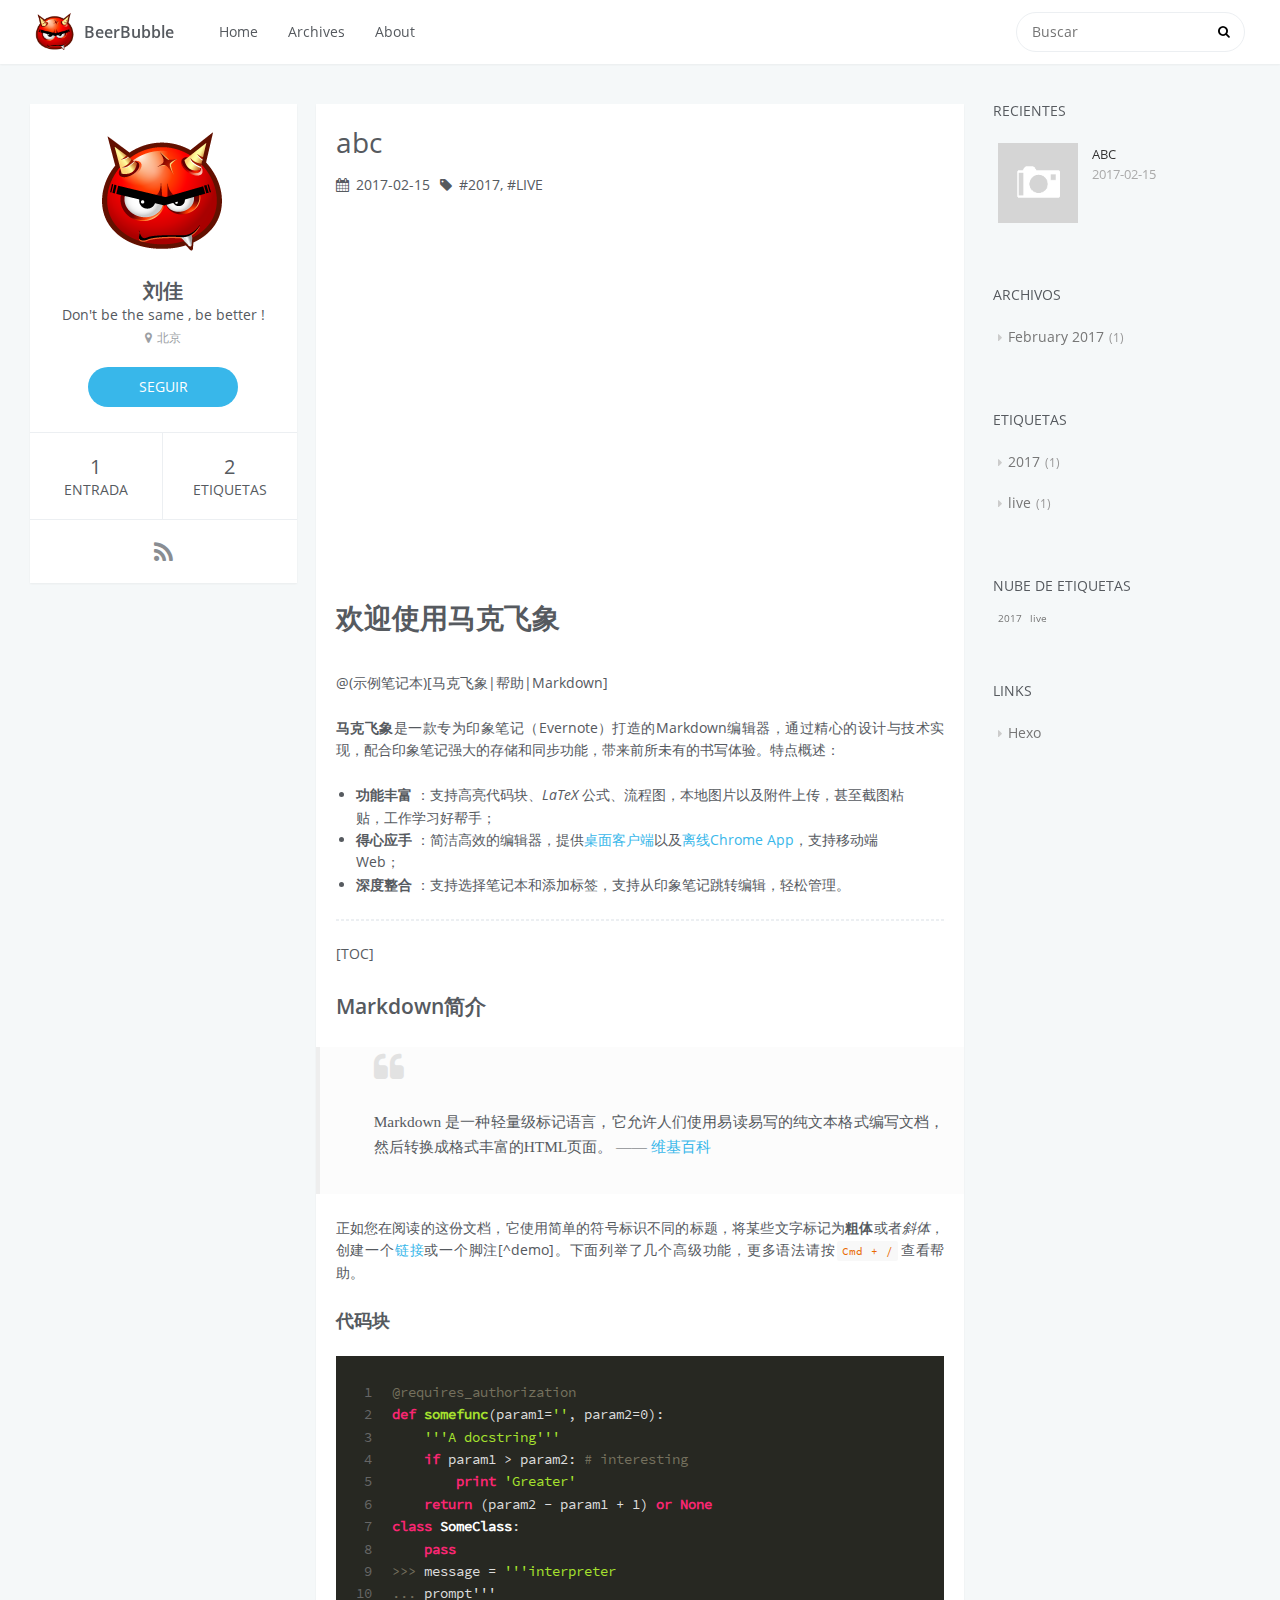
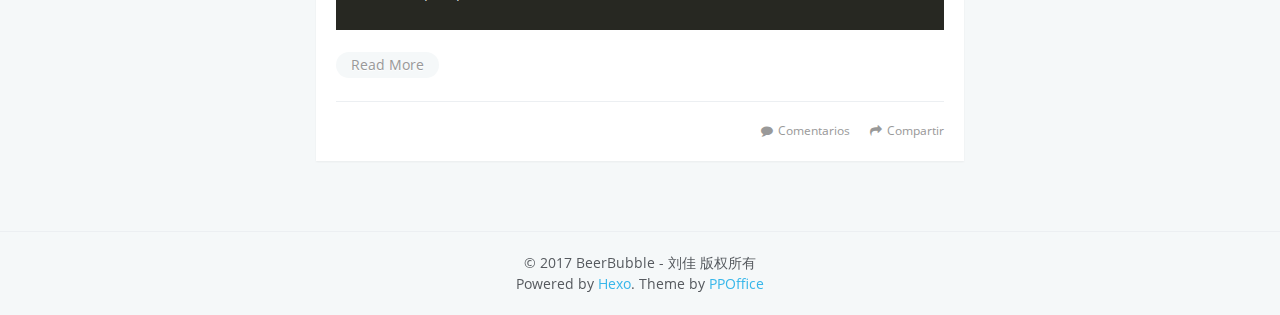
==== commit 16a3b0d8: "Site updated: 2017-02-16 13:41:35" ====
--- a/index.html
+++ b/index.html
@@ -72,7 +72,7 @@
             <div id="search-form-wrap">
 
     <form class="search-form">
-        <input type="text" class="ins-search-input search-form-input" placeholder="Search" />
+        <input type="text" class="ins-search-input search-form-input" placeholder="Buscar" />
         <button type="submit" class="search-form-submit"></button>
     </form>
     <div class="ins-search">
@@ -91,10 +91,10 @@
 (function (window) {
     var INSIGHT_CONFIG = {
         TRANSLATION: {
-            POSTS: 'Posts',
+            POSTS: 'Entradas',
             PAGES: 'Pages',
-            CATEGORIES: 'Categories',
-            TAGS: 'Tags',
+            CATEGORIES: 'Categorias',
+            TAGS: 'Etiquetas',
             UNTITLED: '(Untitled)',
         },
         ROOT_URL: '/',
@@ -121,7 +121,7 @@
                 <td>
                     
     <div class="search-form">
-        <input type="text" class="ins-search-input search-form-input" placeholder="Search" />
+        <input type="text" class="ins-search-input search-form-input" placeholder="Buscar" />
     </div>
 
                 </td>
@@ -141,16 +141,16 @@
             <h2 id="name">刘佳</h2>
             <h3 id="title">Don&#39;t be the same , be better !</h3>
             <span id="location"><i class="fa fa-map-marker"></i>北京</span>
-            <a id="follow" target="_blank" href="https://github.com/beerbubble/">FOLLOW</a>
+            <a id="follow" target="_blank" href="https://github.com/beerbubble/">SEGUIR</a>
         </div>
         <div class="article-info profile-block">
             <div class="article-info-block">
                 1
-                <span>post</span>
+                <span>Entrada</span>
             </div>
             <div class="article-info-block">
                 2
-                <span>tags</span>
+                <span>Etiquetas</span>
             </div>
         </div>
         
@@ -240,7 +240,7 @@
 
 </div>
 
-    <a data-url="http://blog.beerbubble.com/2017/02/15/abc/" data-id="ciz7y1tvb0000x6vb1s6o2exa" class="article-share-link"><i class="fa fa-share"></i>Share</a>
+    <a data-url="http://blog.beerbubble.com/2017/02/15/abc/" data-id="ciz7y1tvb0000x6vb1s6o2exa" class="article-share-link"><i class="fa fa-share"></i>Compartir</a>
 <script>
     (function ($) {
         // Prevent duplicate binding
@@ -308,7 +308,7 @@
 
             
     
-        <a href="http://blog.beerbubble.com/2017/02/15/abc/#comments" class="article-comment-link ds-thread-count" data-thread-key="http://blog.beerbubble.com/2017/02/15/abc/">Comments</a>
+        <a href="http://blog.beerbubble.com/2017/02/15/abc/#comments" class="article-comment-link ds-thread-count" data-thread-key="http://blog.beerbubble.com/2017/02/15/abc/">Comentarios</a>
     
 
         </footer>
@@ -323,7 +323,7 @@
    
         
     <div class="widget-wrap">
-        <h3 class="widget-title">recent</h3>
+        <h3 class="widget-title">Recientes</h3>
         <div class="widget">
             <ul id="recent-post" class="">
                 
@@ -355,7 +355,7 @@
     
         
     <div class="widget-wrap">
-        <h3 class="widget-title">archives</h3>
+        <h3 class="widget-title">Archivos</h3>
         <div class="widget">
             <ul class="archive-list"><li class="archive-list-item"><a class="archive-list-link" href="/archives/2017/02/">February 2017</a><span class="archive-list-count">1</span></li></ul>
         </div>
@@ -364,7 +364,7 @@
     
         
     <div class="widget-wrap">
-        <h3 class="widget-title">tags</h3>
+        <h3 class="widget-title">Etiquetas</h3>
         <div class="widget">
             <ul class="tag-list"><li class="tag-list-item"><a class="tag-list-link" href="/tags/2017/">2017</a><span class="tag-list-count">1</span></li><li class="tag-list-item"><a class="tag-list-link" href="/tags/live/">live</a><span class="tag-list-count">1</span></li></ul>
         </div>
@@ -373,7 +373,7 @@
     
         
     <div class="widget-wrap">
-        <h3 class="widget-title">tag cloud</h3>
+        <h3 class="widget-title">Nube de etiquetas</h3>
         <div class="widget tagcloud">
             <a href="/tags/2017/" style="font-size: 10px;">2017</a> <a href="/tags/live/" style="font-size: 10px;">live</a>
         </div>
@@ -382,7 +382,7 @@
     
         
     <div class="widget-wrap widget-list">
-        <h3 class="widget-title">links</h3>
+        <h3 class="widget-title">Links</h3>
         <div class="widget">
             <ul>
                 
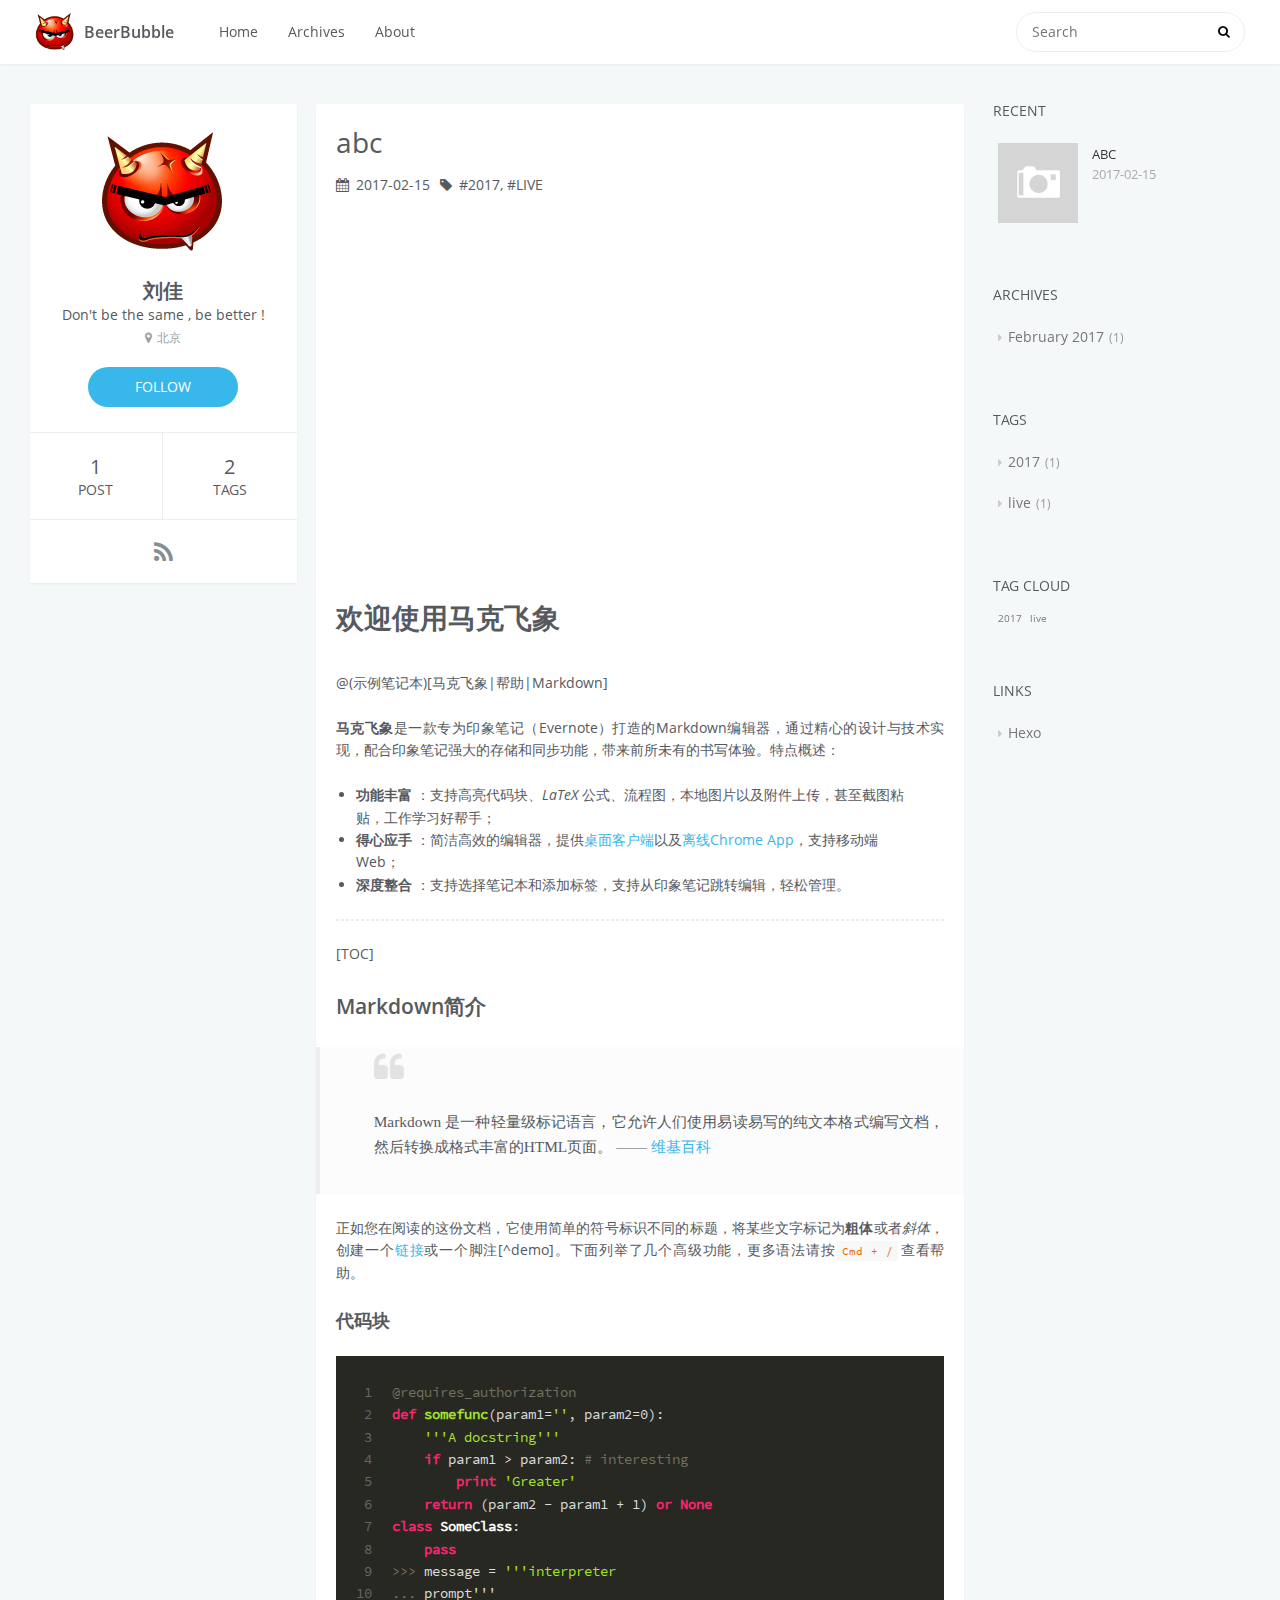
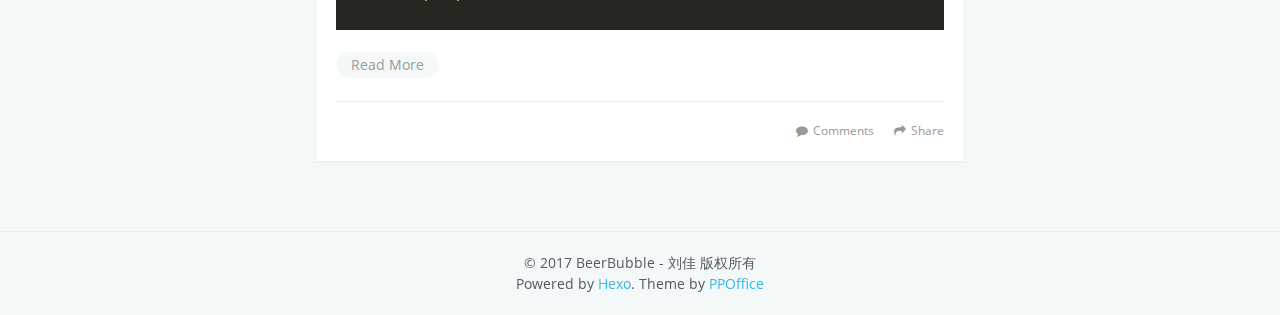
==== commit d00a53ce: "Site updated: 2017-02-16 13:42:49" ====
--- a/index.html
+++ b/index.html
@@ -72,7 +72,7 @@
             <div id="search-form-wrap">
 
     <form class="search-form">
-        <input type="text" class="ins-search-input search-form-input" placeholder="Buscar" />
+        <input type="text" class="ins-search-input search-form-input" placeholder="Search" />
         <button type="submit" class="search-form-submit"></button>
     </form>
     <div class="ins-search">
@@ -91,10 +91,10 @@
 (function (window) {
     var INSIGHT_CONFIG = {
         TRANSLATION: {
-            POSTS: 'Entradas',
+            POSTS: 'Posts',
             PAGES: 'Pages',
-            CATEGORIES: 'Categorias',
-            TAGS: 'Etiquetas',
+            CATEGORIES: 'Categories',
+            TAGS: 'Tags',
             UNTITLED: '(Untitled)',
         },
         ROOT_URL: '/',
@@ -121,7 +121,7 @@
                 <td>
                     
     <div class="search-form">
-        <input type="text" class="ins-search-input search-form-input" placeholder="Buscar" />
+        <input type="text" class="ins-search-input search-form-input" placeholder="Search" />
     </div>
 
                 </td>
@@ -141,16 +141,16 @@
             <h2 id="name">刘佳</h2>
             <h3 id="title">Don&#39;t be the same , be better !</h3>
             <span id="location"><i class="fa fa-map-marker"></i>北京</span>
-            <a id="follow" target="_blank" href="https://github.com/beerbubble/">SEGUIR</a>
+            <a id="follow" target="_blank" href="https://github.com/beerbubble/">FOLLOW</a>
         </div>
         <div class="article-info profile-block">
             <div class="article-info-block">
                 1
-                <span>Entrada</span>
+                <span>post</span>
             </div>
             <div class="article-info-block">
                 2
-                <span>Etiquetas</span>
+                <span>tags</span>
             </div>
         </div>
         
@@ -240,7 +240,7 @@
 
 </div>
 
-    <a data-url="http://blog.beerbubble.com/2017/02/15/abc/" data-id="ciz7y1tvb0000x6vb1s6o2exa" class="article-share-link"><i class="fa fa-share"></i>Compartir</a>
+    <a data-url="http://blog.beerbubble.com/2017/02/15/abc/" data-id="ciz7y1tvb0000x6vb1s6o2exa" class="article-share-link"><i class="fa fa-share"></i>Share</a>
 <script>
     (function ($) {
         // Prevent duplicate binding
@@ -308,7 +308,7 @@
 
             
     
-        <a href="http://blog.beerbubble.com/2017/02/15/abc/#comments" class="article-comment-link ds-thread-count" data-thread-key="http://blog.beerbubble.com/2017/02/15/abc/">Comentarios</a>
+        <a href="http://blog.beerbubble.com/2017/02/15/abc/#comments" class="article-comment-link ds-thread-count" data-thread-key="http://blog.beerbubble.com/2017/02/15/abc/">Comments</a>
     
 
         </footer>
@@ -323,7 +323,7 @@
    
         
     <div class="widget-wrap">
-        <h3 class="widget-title">Recientes</h3>
+        <h3 class="widget-title">recent</h3>
         <div class="widget">
             <ul id="recent-post" class="">
                 
@@ -355,7 +355,7 @@
     
         
     <div class="widget-wrap">
-        <h3 class="widget-title">Archivos</h3>
+        <h3 class="widget-title">archives</h3>
         <div class="widget">
             <ul class="archive-list"><li class="archive-list-item"><a class="archive-list-link" href="/archives/2017/02/">February 2017</a><span class="archive-list-count">1</span></li></ul>
         </div>
@@ -364,7 +364,7 @@
     
         
     <div class="widget-wrap">
-        <h3 class="widget-title">Etiquetas</h3>
+        <h3 class="widget-title">tags</h3>
         <div class="widget">
             <ul class="tag-list"><li class="tag-list-item"><a class="tag-list-link" href="/tags/2017/">2017</a><span class="tag-list-count">1</span></li><li class="tag-list-item"><a class="tag-list-link" href="/tags/live/">live</a><span class="tag-list-count">1</span></li></ul>
         </div>
@@ -373,7 +373,7 @@
     
         
     <div class="widget-wrap">
-        <h3 class="widget-title">Nube de etiquetas</h3>
+        <h3 class="widget-title">tag cloud</h3>
         <div class="widget tagcloud">
             <a href="/tags/2017/" style="font-size: 10px;">2017</a> <a href="/tags/live/" style="font-size: 10px;">live</a>
         </div>
@@ -382,7 +382,7 @@
     
         
     <div class="widget-wrap widget-list">
-        <h3 class="widget-title">Links</h3>
+        <h3 class="widget-title">links</h3>
         <div class="widget">
             <ul>
                 
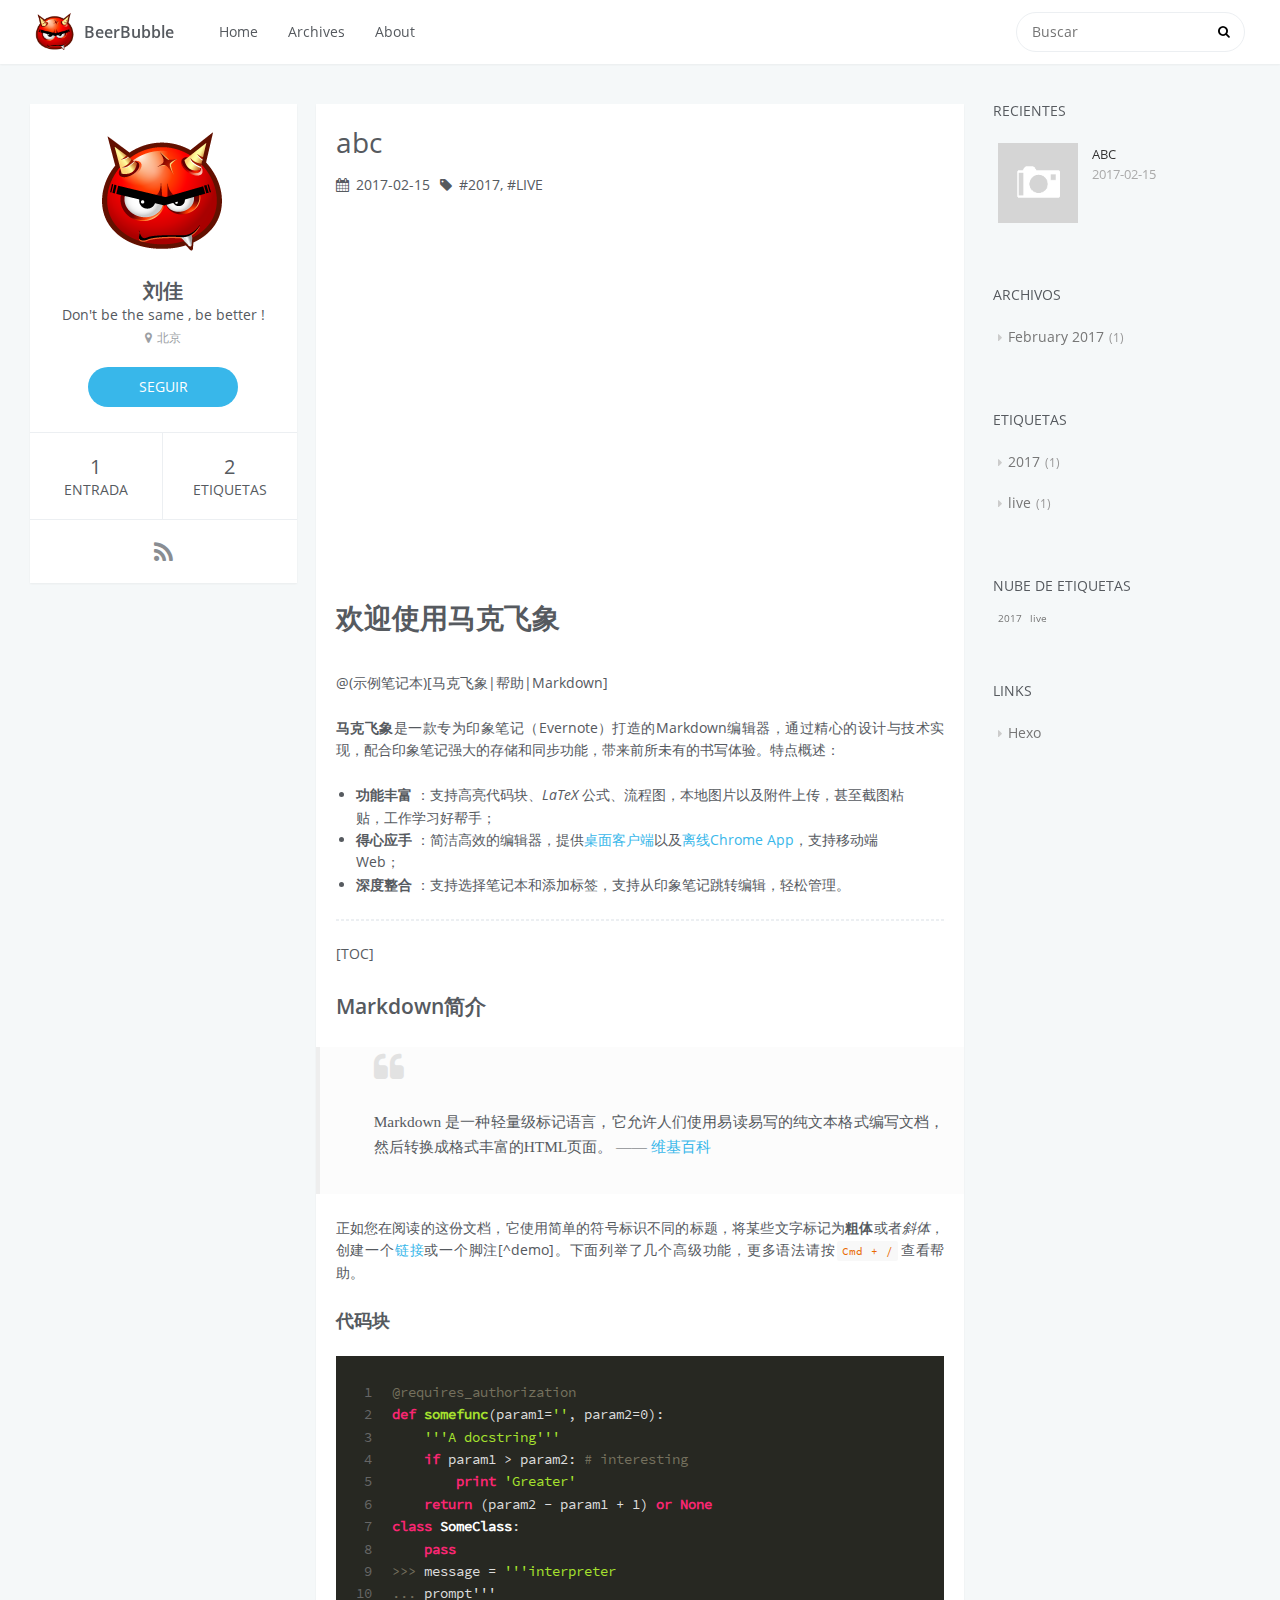
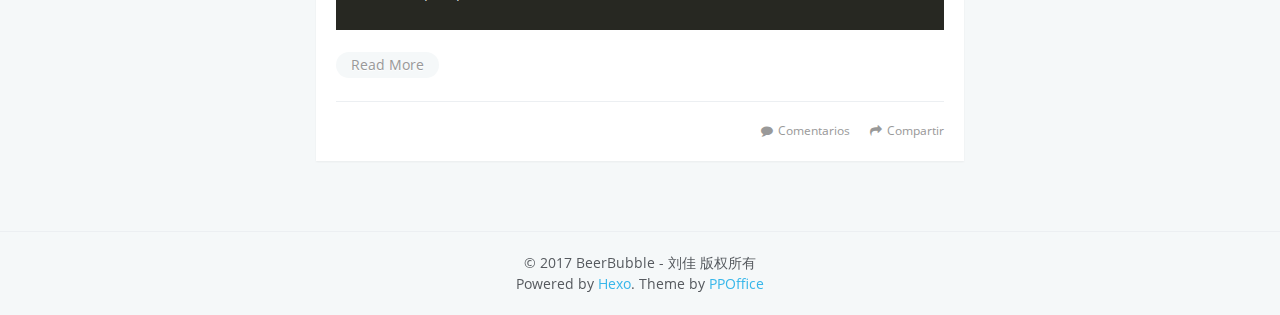
==== commit 82732618: "Site updated: 2017-02-16 13:52:14" ====
--- a/index.html
+++ b/index.html
@@ -72,7 +72,7 @@
             <div id="search-form-wrap">
 
     <form class="search-form">
-        <input type="text" class="ins-search-input search-form-input" placeholder="Search" />
+        <input type="text" class="ins-search-input search-form-input" placeholder="Buscar" />
         <button type="submit" class="search-form-submit"></button>
     </form>
     <div class="ins-search">
@@ -91,10 +91,10 @@
 (function (window) {
     var INSIGHT_CONFIG = {
         TRANSLATION: {
-            POSTS: 'Posts',
+            POSTS: 'Entradas',
             PAGES: 'Pages',
-            CATEGORIES: 'Categories',
-            TAGS: 'Tags',
+            CATEGORIES: 'Categorias',
+            TAGS: 'Etiquetas',
             UNTITLED: '(Untitled)',
         },
         ROOT_URL: '/',
@@ -121,7 +121,7 @@
                 <td>
                     
     <div class="search-form">
-        <input type="text" class="ins-search-input search-form-input" placeholder="Search" />
+        <input type="text" class="ins-search-input search-form-input" placeholder="Buscar" />
     </div>
 
                 </td>
@@ -141,16 +141,16 @@
             <h2 id="name">刘佳</h2>
             <h3 id="title">Don&#39;t be the same , be better !</h3>
             <span id="location"><i class="fa fa-map-marker"></i>北京</span>
-            <a id="follow" target="_blank" href="https://github.com/beerbubble/">FOLLOW</a>
+            <a id="follow" target="_blank" href="https://github.com/beerbubble/">SEGUIR</a>
         </div>
         <div class="article-info profile-block">
             <div class="article-info-block">
                 1
-                <span>post</span>
+                <span>Entrada</span>
             </div>
             <div class="article-info-block">
                 2
-                <span>tags</span>
+                <span>Etiquetas</span>
             </div>
         </div>
         
@@ -240,7 +240,7 @@
 
 </div>
 
-    <a data-url="http://blog.beerbubble.com/2017/02/15/abc/" data-id="ciz7y1tvb0000x6vb1s6o2exa" class="article-share-link"><i class="fa fa-share"></i>Share</a>
+    <a data-url="http://blog.beerbubble.com/2017/02/15/abc/" data-id="ciz7y1tvb0000x6vb1s6o2exa" class="article-share-link"><i class="fa fa-share"></i>Compartir</a>
 <script>
     (function ($) {
         // Prevent duplicate binding
@@ -308,7 +308,7 @@
 
             
     
-        <a href="http://blog.beerbubble.com/2017/02/15/abc/#comments" class="article-comment-link ds-thread-count" data-thread-key="http://blog.beerbubble.com/2017/02/15/abc/">Comments</a>
+        <a href="http://blog.beerbubble.com/2017/02/15/abc/#comments" class="article-comment-link ds-thread-count" data-thread-key="http://blog.beerbubble.com/2017/02/15/abc/">Comentarios</a>
     
 
         </footer>
@@ -323,7 +323,7 @@
    
         
     <div class="widget-wrap">
-        <h3 class="widget-title">recent</h3>
+        <h3 class="widget-title">Recientes</h3>
         <div class="widget">
             <ul id="recent-post" class="">
                 
@@ -355,7 +355,7 @@
     
         
     <div class="widget-wrap">
-        <h3 class="widget-title">archives</h3>
+        <h3 class="widget-title">Archivos</h3>
         <div class="widget">
             <ul class="archive-list"><li class="archive-list-item"><a class="archive-list-link" href="/archives/2017/02/">February 2017</a><span class="archive-list-count">1</span></li></ul>
         </div>
@@ -364,7 +364,7 @@
     
         
     <div class="widget-wrap">
-        <h3 class="widget-title">tags</h3>
+        <h3 class="widget-title">Etiquetas</h3>
         <div class="widget">
             <ul class="tag-list"><li class="tag-list-item"><a class="tag-list-link" href="/tags/2017/">2017</a><span class="tag-list-count">1</span></li><li class="tag-list-item"><a class="tag-list-link" href="/tags/live/">live</a><span class="tag-list-count">1</span></li></ul>
         </div>
@@ -373,7 +373,7 @@
     
         
     <div class="widget-wrap">
-        <h3 class="widget-title">tag cloud</h3>
+        <h3 class="widget-title">Nube de etiquetas</h3>
         <div class="widget tagcloud">
             <a href="/tags/2017/" style="font-size: 10px;">2017</a> <a href="/tags/live/" style="font-size: 10px;">live</a>
         </div>
@@ -382,7 +382,7 @@
     
         
     <div class="widget-wrap widget-list">
-        <h3 class="widget-title">links</h3>
+        <h3 class="widget-title">Links</h3>
         <div class="widget">
             <ul>
                 
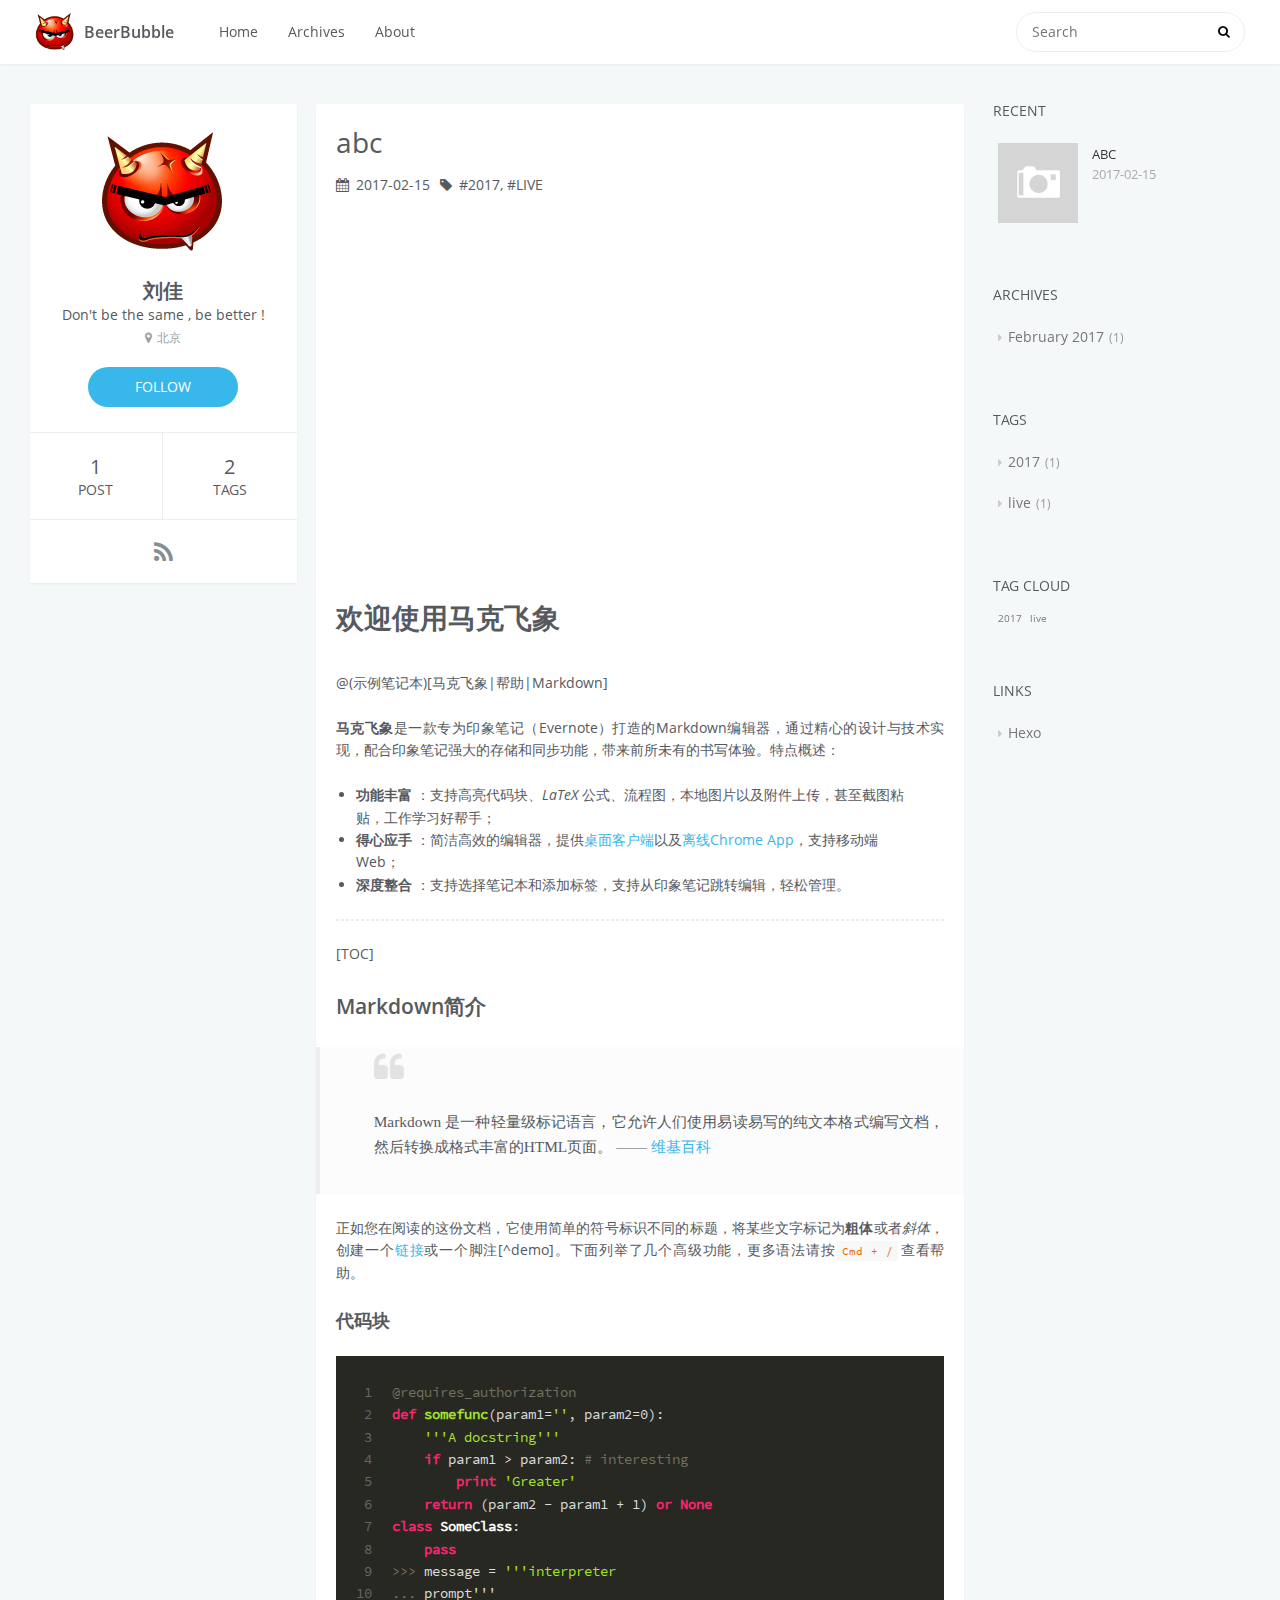
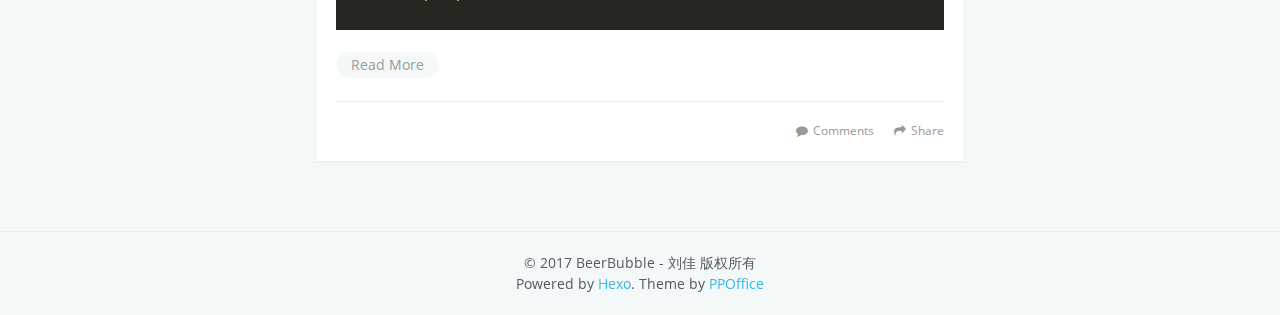
==== commit 62f34928: "Site updated: 2017-02-16 13:54:50" ====
--- a/index.html
+++ b/index.html
@@ -72,7 +72,7 @@
             <div id="search-form-wrap">
 
     <form class="search-form">
-        <input type="text" class="ins-search-input search-form-input" placeholder="Buscar" />
+        <input type="text" class="ins-search-input search-form-input" placeholder="Search" />
         <button type="submit" class="search-form-submit"></button>
     </form>
     <div class="ins-search">
@@ -91,10 +91,10 @@
 (function (window) {
     var INSIGHT_CONFIG = {
         TRANSLATION: {
-            POSTS: 'Entradas',
+            POSTS: 'Posts',
             PAGES: 'Pages',
-            CATEGORIES: 'Categorias',
-            TAGS: 'Etiquetas',
+            CATEGORIES: 'Categories',
+            TAGS: 'Tags',
             UNTITLED: '(Untitled)',
         },
         ROOT_URL: '/',
@@ -121,7 +121,7 @@
                 <td>
                     
     <div class="search-form">
-        <input type="text" class="ins-search-input search-form-input" placeholder="Buscar" />
+        <input type="text" class="ins-search-input search-form-input" placeholder="Search" />
     </div>
 
                 </td>
@@ -141,16 +141,16 @@
             <h2 id="name">刘佳</h2>
             <h3 id="title">Don&#39;t be the same , be better !</h3>
             <span id="location"><i class="fa fa-map-marker"></i>北京</span>
-            <a id="follow" target="_blank" href="https://github.com/beerbubble/">SEGUIR</a>
+            <a id="follow" target="_blank" href="https://github.com/beerbubble/">FOLLOW</a>
         </div>
         <div class="article-info profile-block">
             <div class="article-info-block">
                 1
-                <span>Entrada</span>
+                <span>post</span>
             </div>
             <div class="article-info-block">
                 2
-                <span>Etiquetas</span>
+                <span>tags</span>
             </div>
         </div>
         
@@ -240,7 +240,7 @@
 
 </div>
 
-    <a data-url="http://blog.beerbubble.com/2017/02/15/abc/" data-id="ciz7y1tvb0000x6vb1s6o2exa" class="article-share-link"><i class="fa fa-share"></i>Compartir</a>
+    <a data-url="http://blog.beerbubble.com/2017/02/15/abc/" data-id="ciz7y1tvb0000x6vb1s6o2exa" class="article-share-link"><i class="fa fa-share"></i>Share</a>
 <script>
     (function ($) {
         // Prevent duplicate binding
@@ -308,7 +308,7 @@
 
             
     
-        <a href="http://blog.beerbubble.com/2017/02/15/abc/#comments" class="article-comment-link ds-thread-count" data-thread-key="http://blog.beerbubble.com/2017/02/15/abc/">Comentarios</a>
+        <a href="http://blog.beerbubble.com/2017/02/15/abc/#comments" class="article-comment-link ds-thread-count" data-thread-key="http://blog.beerbubble.com/2017/02/15/abc/">Comments</a>
     
 
         </footer>
@@ -323,7 +323,7 @@
    
         
     <div class="widget-wrap">
-        <h3 class="widget-title">Recientes</h3>
+        <h3 class="widget-title">recent</h3>
         <div class="widget">
             <ul id="recent-post" class="">
                 
@@ -355,7 +355,7 @@
     
         
     <div class="widget-wrap">
-        <h3 class="widget-title">Archivos</h3>
+        <h3 class="widget-title">archives</h3>
         <div class="widget">
             <ul class="archive-list"><li class="archive-list-item"><a class="archive-list-link" href="/archives/2017/02/">February 2017</a><span class="archive-list-count">1</span></li></ul>
         </div>
@@ -364,7 +364,7 @@
     
         
     <div class="widget-wrap">
-        <h3 class="widget-title">Etiquetas</h3>
+        <h3 class="widget-title">tags</h3>
         <div class="widget">
             <ul class="tag-list"><li class="tag-list-item"><a class="tag-list-link" href="/tags/2017/">2017</a><span class="tag-list-count">1</span></li><li class="tag-list-item"><a class="tag-list-link" href="/tags/live/">live</a><span class="tag-list-count">1</span></li></ul>
         </div>
@@ -373,7 +373,7 @@
     
         
     <div class="widget-wrap">
-        <h3 class="widget-title">Nube de etiquetas</h3>
+        <h3 class="widget-title">tag cloud</h3>
         <div class="widget tagcloud">
             <a href="/tags/2017/" style="font-size: 10px;">2017</a> <a href="/tags/live/" style="font-size: 10px;">live</a>
         </div>
@@ -382,7 +382,7 @@
     
         
     <div class="widget-wrap widget-list">
-        <h3 class="widget-title">Links</h3>
+        <h3 class="widget-title">links</h3>
         <div class="widget">
             <ul>
                 
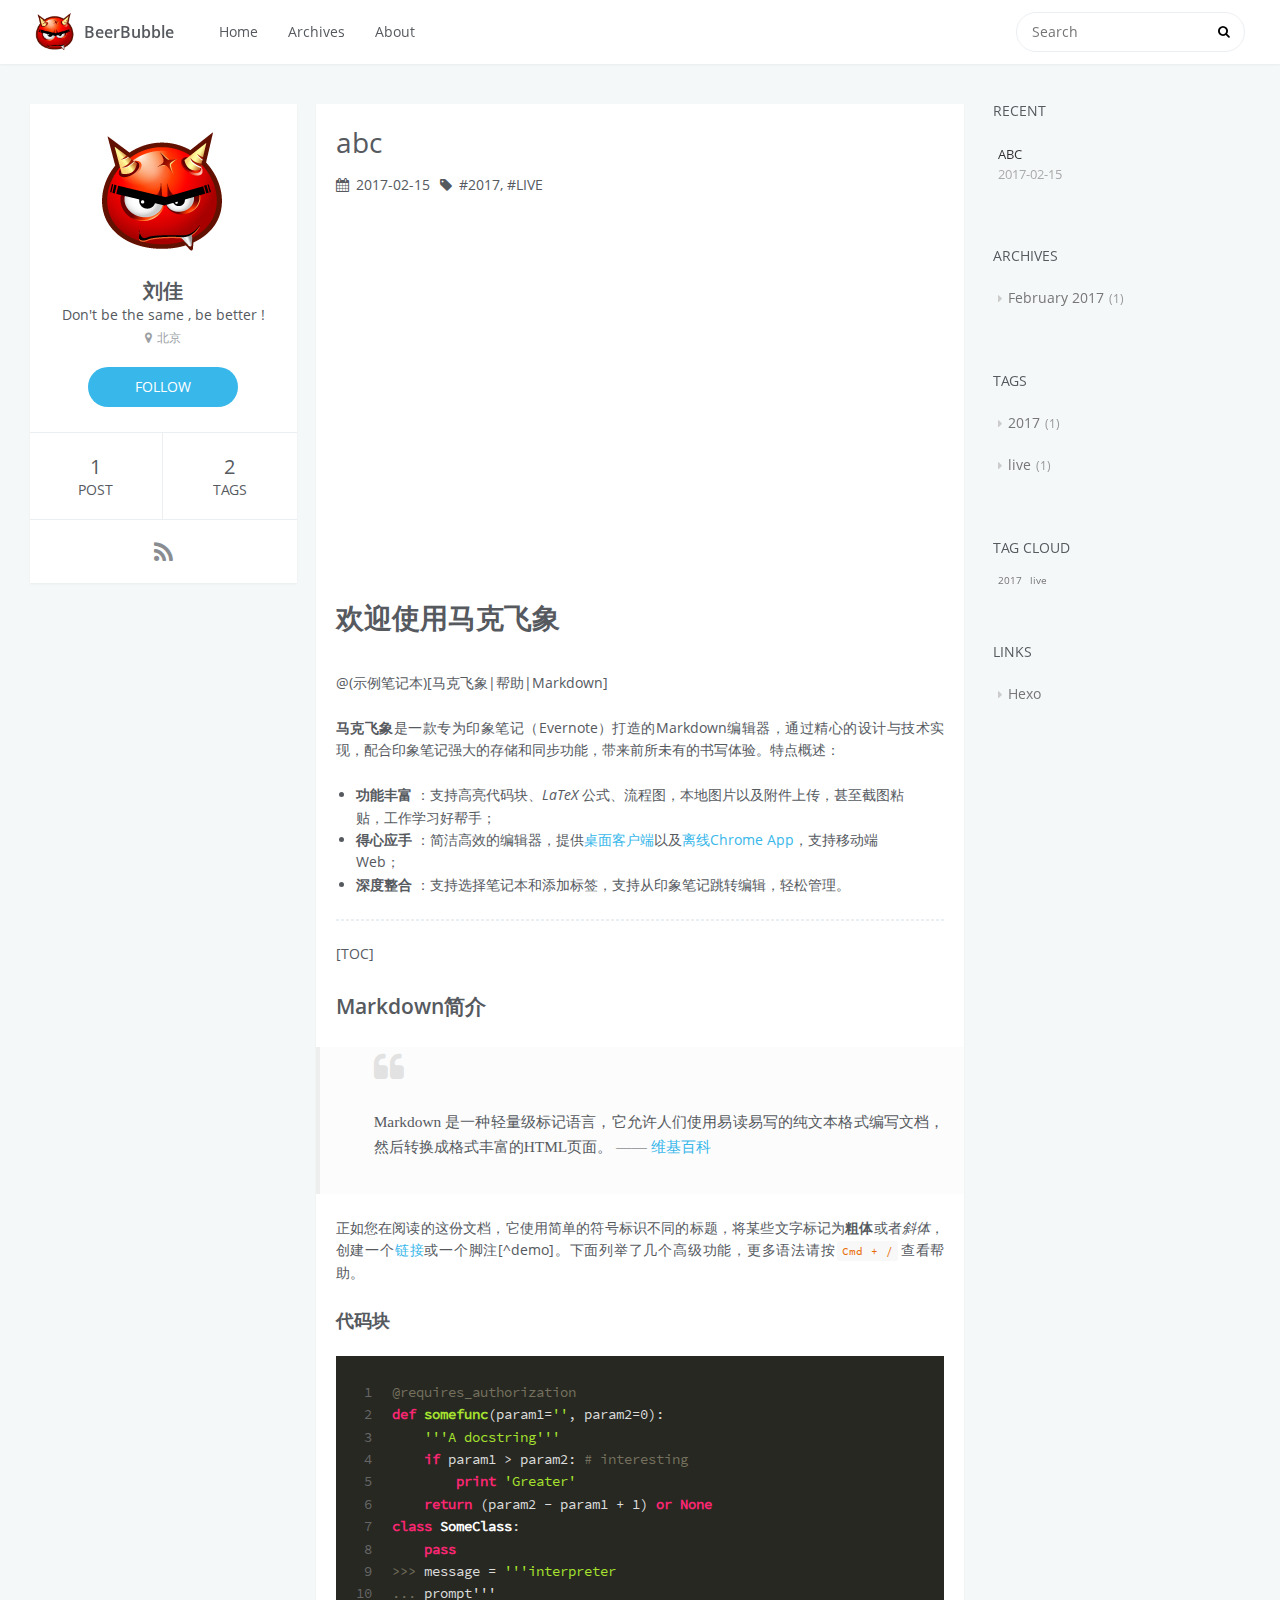
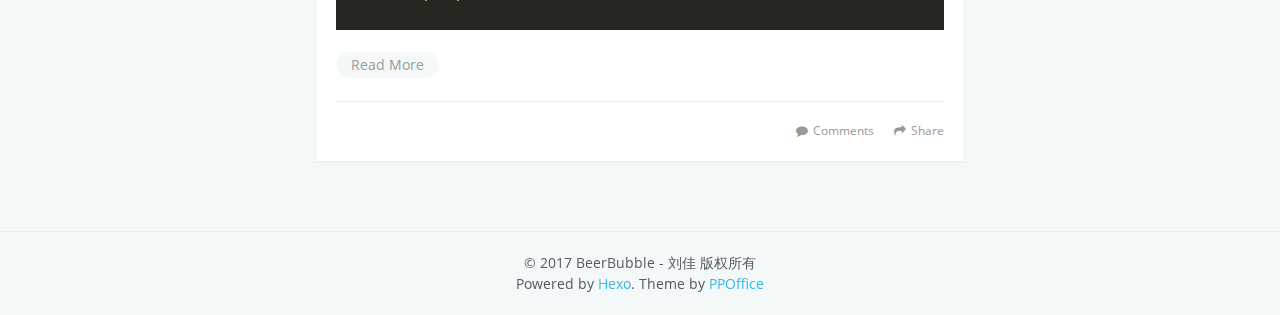
==== commit aa860f11: "Site updated: 2017-02-16 15:10:56" ====
--- a/index.html
+++ b/index.html
@@ -240,7 +240,7 @@
 
 </div>
 
-    <a data-url="http://blog.beerbubble.com/2017/02/15/abc/" data-id="ciz7y1tvb0000x6vb1s6o2exa" class="article-share-link"><i class="fa fa-share"></i>Share</a>
+    <a data-url="http://blog.beerbubble.com/2017/02/15/abc/" data-id="ciz81s3nm00004fvbx71u75b1" class="article-share-link"><i class="fa fa-share"></i>Share</a>
 <script>
     (function ($) {
         // Prevent duplicate binding
@@ -325,19 +325,9 @@
     <div class="widget-wrap">
         <h3 class="widget-title">recent</h3>
         <div class="widget">
-            <ul id="recent-post" class="">
+            <ul id="recent-post" class="no-thumbnail">
                 
                     <li>
-                        
-                        <div class="item-thumbnail">
-                            <a href="/2017/02/15/abc/" class="thumbnail">
-    
-    
-        <span class="thumbnail-image thumbnail-none"></span>
-    
-</a>
-
-                        </div>
                         
                         <div class="item-inner">
                             <p class="item-category"></p>
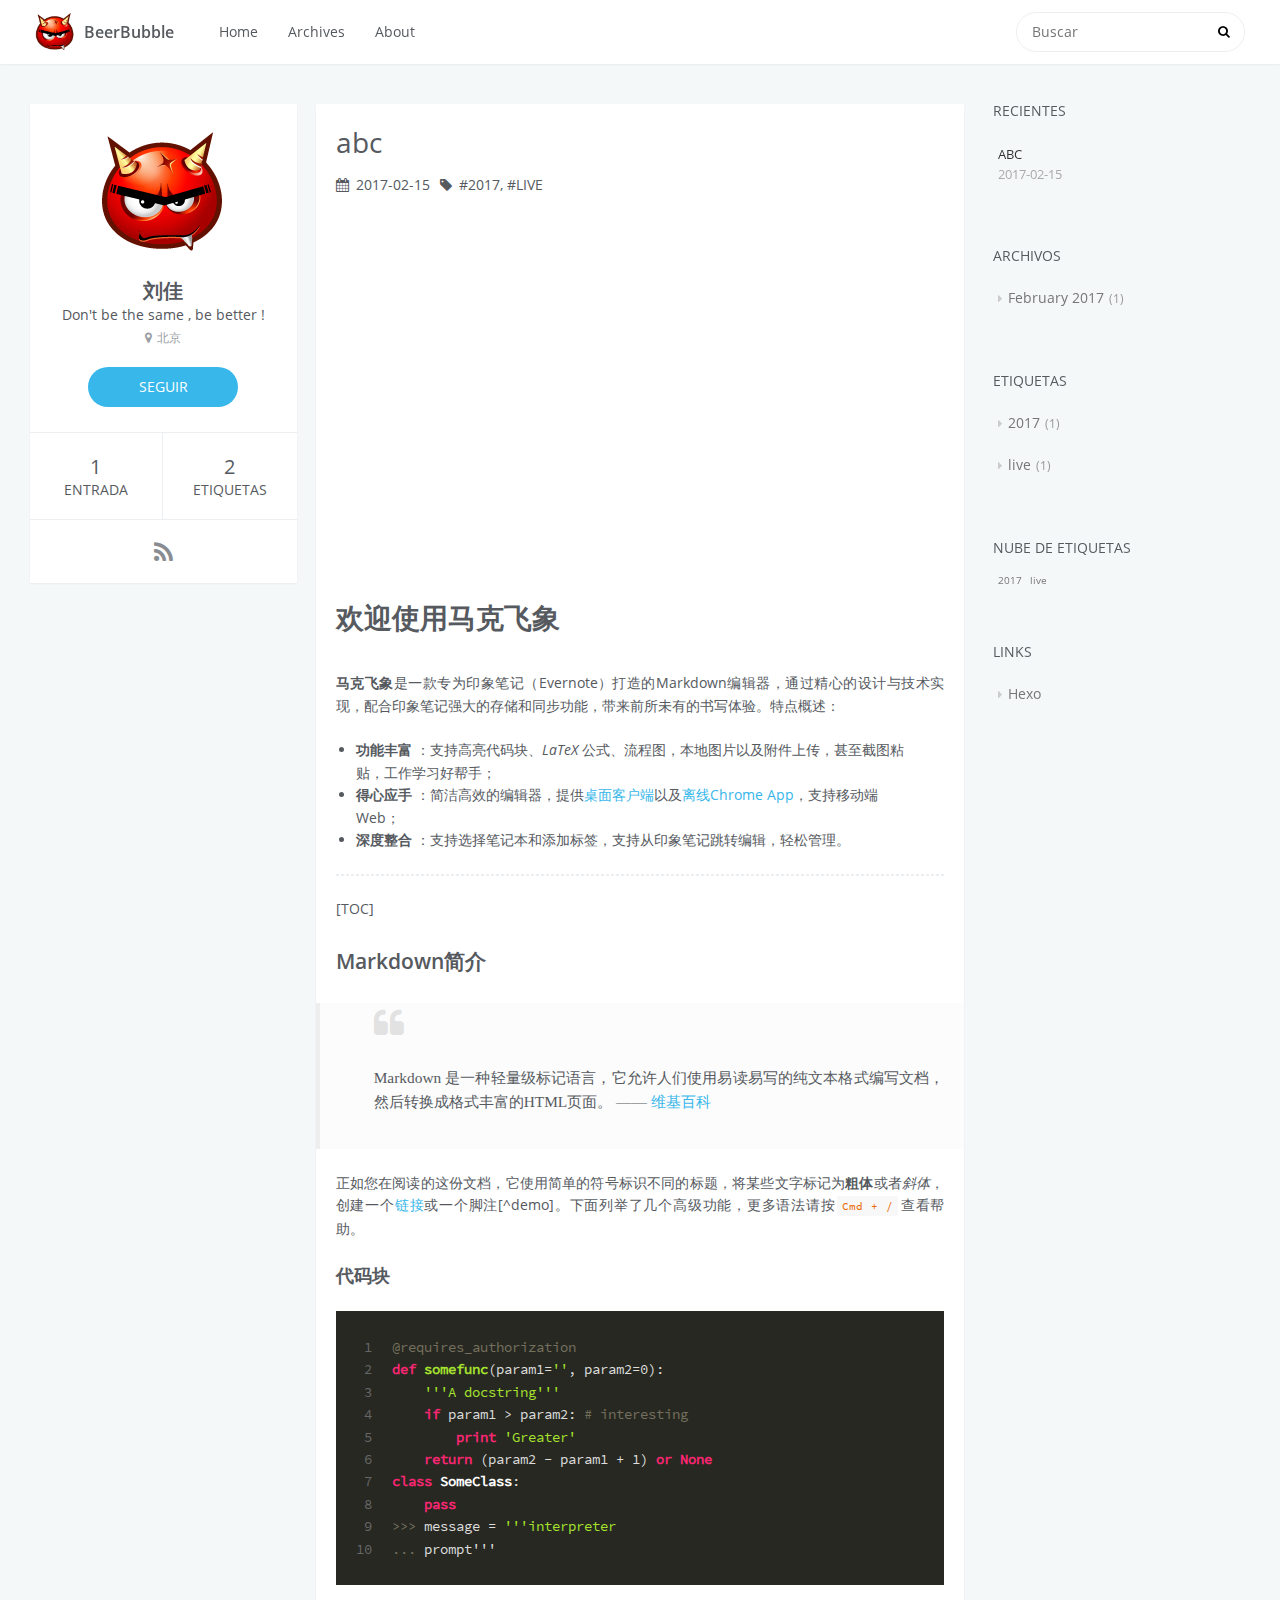
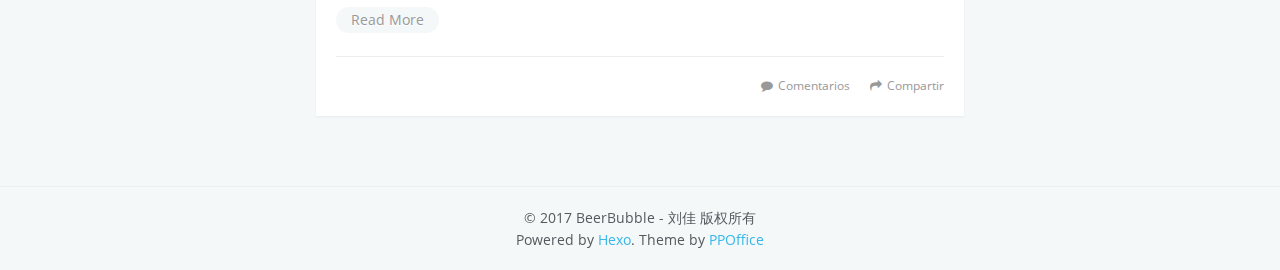
==== commit e5b14730: "Site updated: 2017-02-16 15:31:03" ====
--- a/index.html
+++ b/index.html
@@ -72,7 +72,7 @@
             <div id="search-form-wrap">
 
     <form class="search-form">
-        <input type="text" class="ins-search-input search-form-input" placeholder="Search" />
+        <input type="text" class="ins-search-input search-form-input" placeholder="Buscar" />
         <button type="submit" class="search-form-submit"></button>
     </form>
     <div class="ins-search">
@@ -91,10 +91,10 @@
 (function (window) {
     var INSIGHT_CONFIG = {
         TRANSLATION: {
-            POSTS: 'Posts',
+            POSTS: 'Entradas',
             PAGES: 'Pages',
-            CATEGORIES: 'Categories',
-            TAGS: 'Tags',
+            CATEGORIES: 'Categorias',
+            TAGS: 'Etiquetas',
             UNTITLED: '(Untitled)',
         },
         ROOT_URL: '/',
@@ -121,7 +121,7 @@
                 <td>
                     
     <div class="search-form">
-        <input type="text" class="ins-search-input search-form-input" placeholder="Search" />
+        <input type="text" class="ins-search-input search-form-input" placeholder="Buscar" />
     </div>
 
                 </td>
@@ -141,16 +141,16 @@
             <h2 id="name">刘佳</h2>
             <h3 id="title">Don&#39;t be the same , be better !</h3>
             <span id="location"><i class="fa fa-map-marker"></i>北京</span>
-            <a id="follow" target="_blank" href="https://github.com/beerbubble/">FOLLOW</a>
+            <a id="follow" target="_blank" href="https://github.com/beerbubble/">SEGUIR</a>
         </div>
         <div class="article-info profile-block">
             <div class="article-info-block">
                 1
-                <span>post</span>
+                <span>Entrada</span>
             </div>
             <div class="article-info-block">
                 2
-                <span>tags</span>
+                <span>Etiquetas</span>
             </div>
         </div>
         
@@ -214,8 +214,7 @@
             <p><p><img src="https://github.com/beerbubble/beerbubble.github.io/blob/master/image/2017/baymax-wallpaper.jpg?raw=true" alt=""></p>
 <iframe width="560" height="315" src="https://www.youtube.com/embed/JDF4rCQp-Iw" frameborder="0" allowfullscreen></iframe>
 
-<h1 id="欢迎使用马克飞象"><a href="#欢迎使用马克飞象" class="headerlink" title="欢迎使用马克飞象"></a>欢迎使用马克飞象</h1><p>@(示例笔记本)[马克飞象|帮助|Markdown]</p>
-<p><strong>马克飞象</strong>是一款专为印象笔记（Evernote）打造的Markdown编辑器，通过精心的设计与技术实现，配合印象笔记强大的存储和同步功能，带来前所未有的书写体验。特点概述：</p>
+<h1 id="欢迎使用马克飞象"><a href="#欢迎使用马克飞象" class="headerlink" title="欢迎使用马克飞象"></a>欢迎使用马克飞象</h1><p><strong>马克飞象</strong>是一款专为印象笔记（Evernote）打造的Markdown编辑器，通过精心的设计与技术实现，配合印象笔记强大的存储和同步功能，带来前所未有的书写体验。特点概述：</p>
 <ul>
 <li><strong>功能丰富</strong> ：支持高亮代码块、<em>LaTeX</em> 公式、流程图，本地图片以及附件上传，甚至截图粘贴，工作学习好帮手；</li>
 <li><strong>得心应手</strong> ：简洁高效的编辑器，提供<a href="http://maxiang.info/client_zh">桌面客户端</a>以及<a href="https://chrome.google.com/webstore/detail/kidnkfckhbdkfgbicccmdggmpgogehop">离线Chrome App</a>，支持移动端 Web；</li>
@@ -240,7 +239,7 @@
 
 </div>
 
-    <a data-url="http://blog.beerbubble.com/2017/02/15/abc/" data-id="ciz81s3nm00004fvbx71u75b1" class="article-share-link"><i class="fa fa-share"></i>Share</a>
+    <a data-url="http://blog.beerbubble.com/2017/02/15/abc/" data-id="ciz82hwk30000vdvb5o20m7gl" class="article-share-link"><i class="fa fa-share"></i>Compartir</a>
 <script>
     (function ($) {
         // Prevent duplicate binding
@@ -308,7 +307,7 @@
 
             
     
-        <a href="http://blog.beerbubble.com/2017/02/15/abc/#comments" class="article-comment-link ds-thread-count" data-thread-key="http://blog.beerbubble.com/2017/02/15/abc/">Comments</a>
+        <a href="http://blog.beerbubble.com/2017/02/15/abc/#comments" class="article-comment-link ds-thread-count" data-thread-key="http://blog.beerbubble.com/2017/02/15/abc/">Comentarios</a>
     
 
         </footer>
@@ -323,7 +322,7 @@
    
         
     <div class="widget-wrap">
-        <h3 class="widget-title">recent</h3>
+        <h3 class="widget-title">Recientes</h3>
         <div class="widget">
             <ul id="recent-post" class="no-thumbnail">
                 
@@ -345,7 +344,7 @@
     
         
     <div class="widget-wrap">
-        <h3 class="widget-title">archives</h3>
+        <h3 class="widget-title">Archivos</h3>
         <div class="widget">
             <ul class="archive-list"><li class="archive-list-item"><a class="archive-list-link" href="/archives/2017/02/">February 2017</a><span class="archive-list-count">1</span></li></ul>
         </div>
@@ -354,7 +353,7 @@
     
         
     <div class="widget-wrap">
-        <h3 class="widget-title">tags</h3>
+        <h3 class="widget-title">Etiquetas</h3>
         <div class="widget">
             <ul class="tag-list"><li class="tag-list-item"><a class="tag-list-link" href="/tags/2017/">2017</a><span class="tag-list-count">1</span></li><li class="tag-list-item"><a class="tag-list-link" href="/tags/live/">live</a><span class="tag-list-count">1</span></li></ul>
         </div>
@@ -363,7 +362,7 @@
     
         
     <div class="widget-wrap">
-        <h3 class="widget-title">tag cloud</h3>
+        <h3 class="widget-title">Nube de etiquetas</h3>
         <div class="widget tagcloud">
             <a href="/tags/2017/" style="font-size: 10px;">2017</a> <a href="/tags/live/" style="font-size: 10px;">live</a>
         </div>
@@ -372,7 +371,7 @@
     
         
     <div class="widget-wrap widget-list">
-        <h3 class="widget-title">links</h3>
+        <h3 class="widget-title">Links</h3>
         <div class="widget">
             <ul>
                 
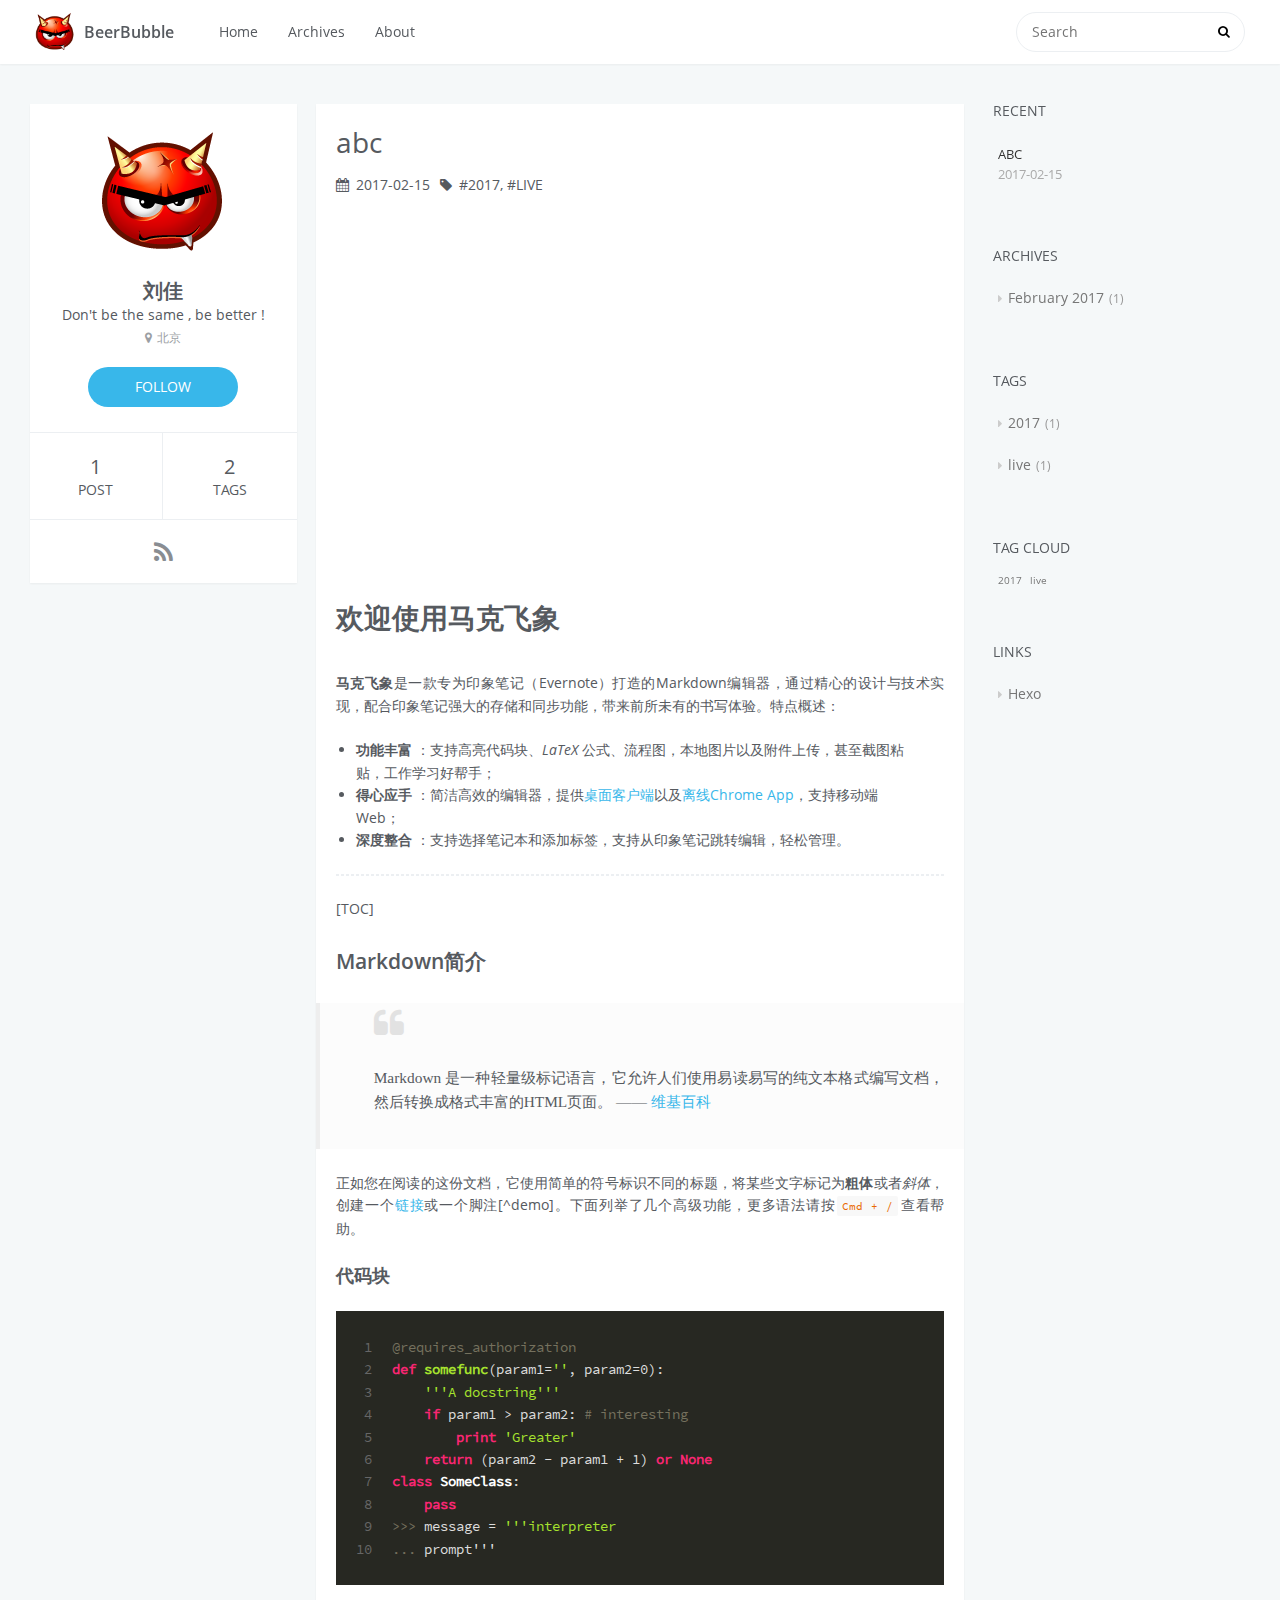
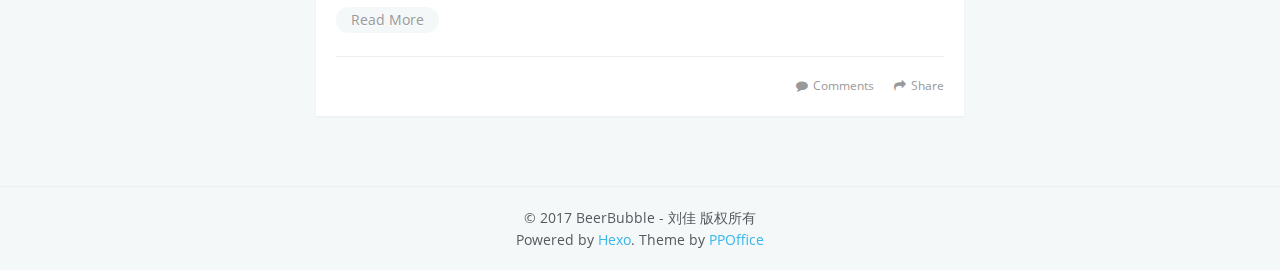
==== commit 115a19a9: "Site updated: 2017-02-16 17:29:18" ====
--- a/index.html
+++ b/index.html
@@ -72,7 +72,7 @@
             <div id="search-form-wrap">
 
     <form class="search-form">
-        <input type="text" class="ins-search-input search-form-input" placeholder="Buscar" />
+        <input type="text" class="ins-search-input search-form-input" placeholder="Search" />
         <button type="submit" class="search-form-submit"></button>
     </form>
     <div class="ins-search">
@@ -91,10 +91,10 @@
 (function (window) {
     var INSIGHT_CONFIG = {
         TRANSLATION: {
-            POSTS: 'Entradas',
+            POSTS: 'Posts',
             PAGES: 'Pages',
-            CATEGORIES: 'Categorias',
-            TAGS: 'Etiquetas',
+            CATEGORIES: 'Categories',
+            TAGS: 'Tags',
             UNTITLED: '(Untitled)',
         },
         ROOT_URL: '/',
@@ -121,7 +121,7 @@
                 <td>
                     
     <div class="search-form">
-        <input type="text" class="ins-search-input search-form-input" placeholder="Buscar" />
+        <input type="text" class="ins-search-input search-form-input" placeholder="Search" />
     </div>
 
                 </td>
@@ -141,16 +141,16 @@
             <h2 id="name">刘佳</h2>
             <h3 id="title">Don&#39;t be the same , be better !</h3>
             <span id="location"><i class="fa fa-map-marker"></i>北京</span>
-            <a id="follow" target="_blank" href="https://github.com/beerbubble/">SEGUIR</a>
+            <a id="follow" target="_blank" href="https://github.com/beerbubble/">FOLLOW</a>
         </div>
         <div class="article-info profile-block">
             <div class="article-info-block">
                 1
-                <span>Entrada</span>
+                <span>post</span>
             </div>
             <div class="article-info-block">
                 2
-                <span>Etiquetas</span>
+                <span>tags</span>
             </div>
         </div>
         
@@ -239,7 +239,7 @@
 
 </div>
 
-    <a data-url="http://blog.beerbubble.com/2017/02/15/abc/" data-id="ciz82hwk30000vdvb5o20m7gl" class="article-share-link"><i class="fa fa-share"></i>Compartir</a>
+    <a data-url="http://blog.beerbubble.com/2017/02/15/abc/" data-id="ciz86q1gk0000bkvbb4zdy966" class="article-share-link"><i class="fa fa-share"></i>Share</a>
 <script>
     (function ($) {
         // Prevent duplicate binding
@@ -307,7 +307,7 @@
 
             
     
-        <a href="http://blog.beerbubble.com/2017/02/15/abc/#comments" class="article-comment-link ds-thread-count" data-thread-key="http://blog.beerbubble.com/2017/02/15/abc/">Comentarios</a>
+        <a href="http://blog.beerbubble.com/2017/02/15/abc/#comments" class="article-comment-link ds-thread-count" data-thread-key="http://blog.beerbubble.com/2017/02/15/abc/">Comments</a>
     
 
         </footer>
@@ -322,7 +322,7 @@
    
         
     <div class="widget-wrap">
-        <h3 class="widget-title">Recientes</h3>
+        <h3 class="widget-title">recent</h3>
         <div class="widget">
             <ul id="recent-post" class="no-thumbnail">
                 
@@ -344,7 +344,7 @@
     
         
     <div class="widget-wrap">
-        <h3 class="widget-title">Archivos</h3>
+        <h3 class="widget-title">archives</h3>
         <div class="widget">
             <ul class="archive-list"><li class="archive-list-item"><a class="archive-list-link" href="/archives/2017/02/">February 2017</a><span class="archive-list-count">1</span></li></ul>
         </div>
@@ -353,7 +353,7 @@
     
         
     <div class="widget-wrap">
-        <h3 class="widget-title">Etiquetas</h3>
+        <h3 class="widget-title">tags</h3>
         <div class="widget">
             <ul class="tag-list"><li class="tag-list-item"><a class="tag-list-link" href="/tags/2017/">2017</a><span class="tag-list-count">1</span></li><li class="tag-list-item"><a class="tag-list-link" href="/tags/live/">live</a><span class="tag-list-count">1</span></li></ul>
         </div>
@@ -362,7 +362,7 @@
     
         
     <div class="widget-wrap">
-        <h3 class="widget-title">Nube de etiquetas</h3>
+        <h3 class="widget-title">tag cloud</h3>
         <div class="widget tagcloud">
             <a href="/tags/2017/" style="font-size: 10px;">2017</a> <a href="/tags/live/" style="font-size: 10px;">live</a>
         </div>
@@ -371,7 +371,7 @@
     
         
     <div class="widget-wrap widget-list">
-        <h3 class="widget-title">Links</h3>
+        <h3 class="widget-title">links</h3>
         <div class="widget">
             <ul>
                 
